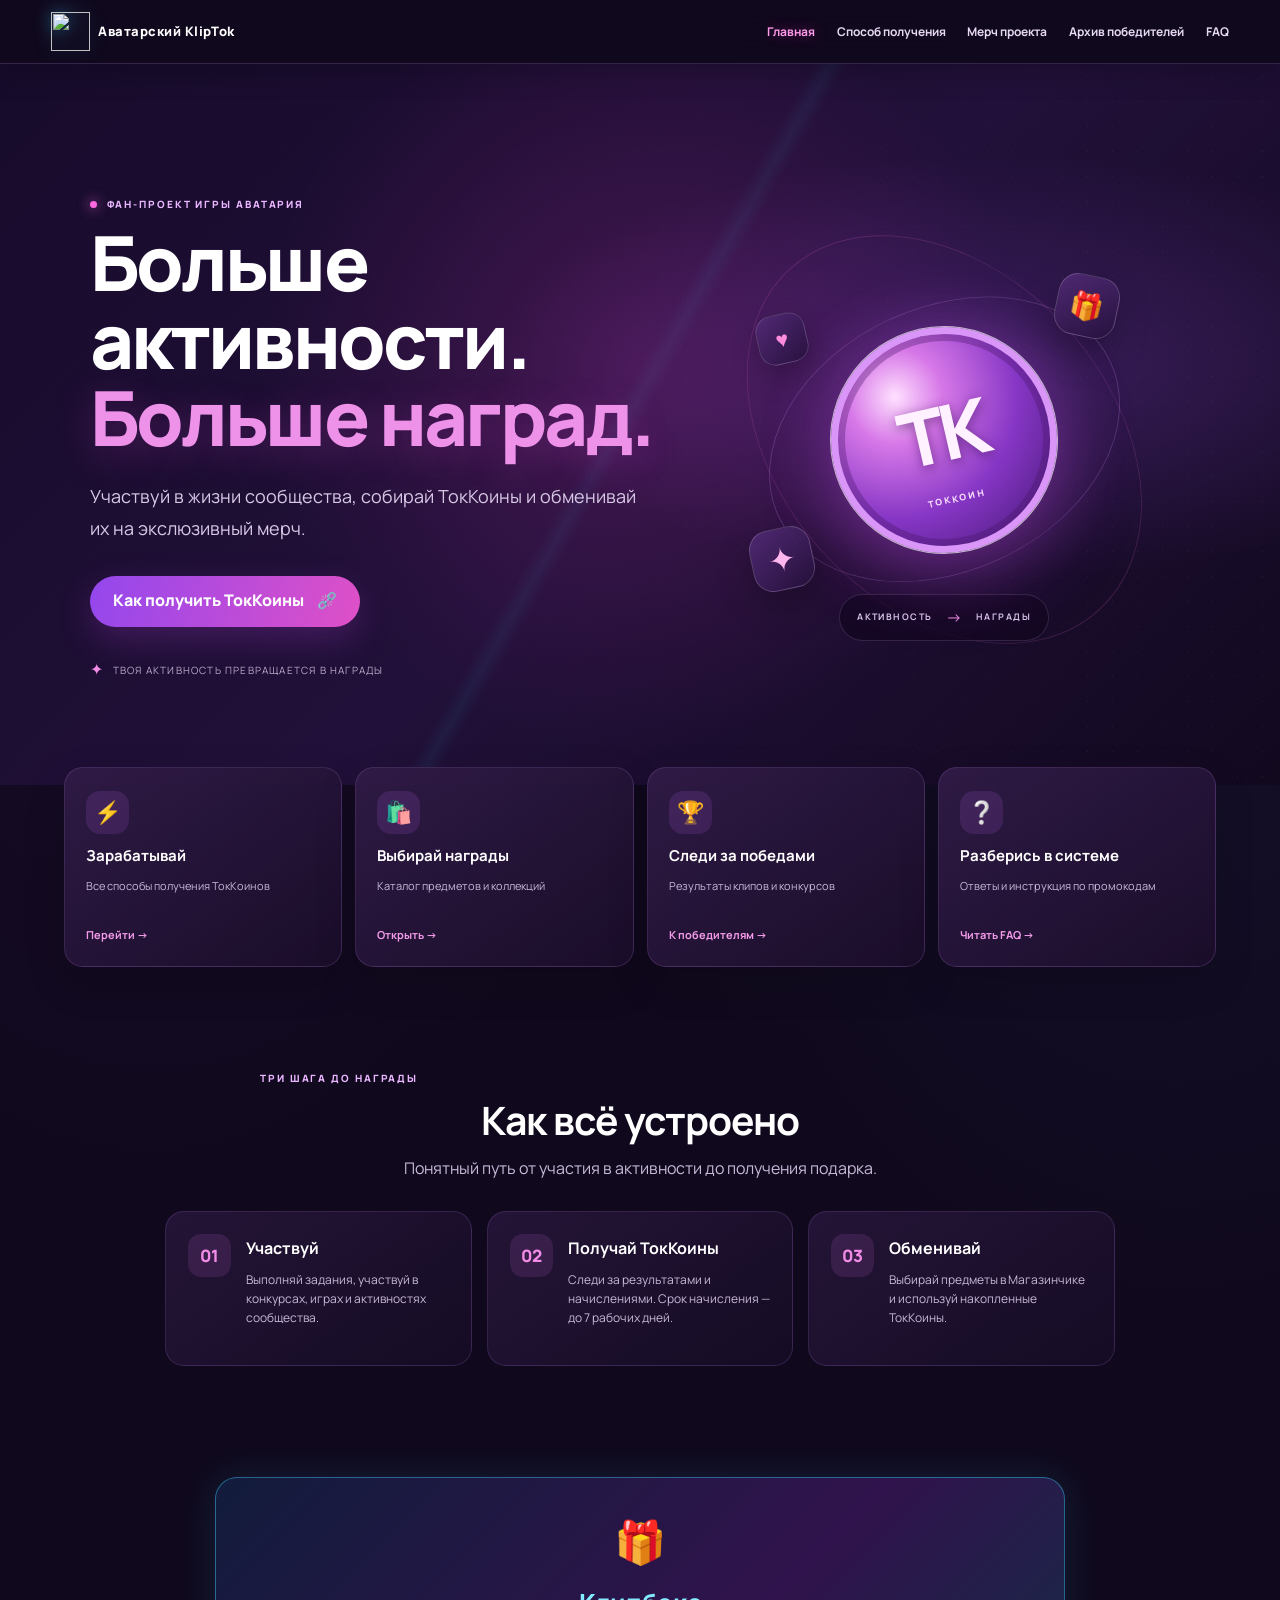
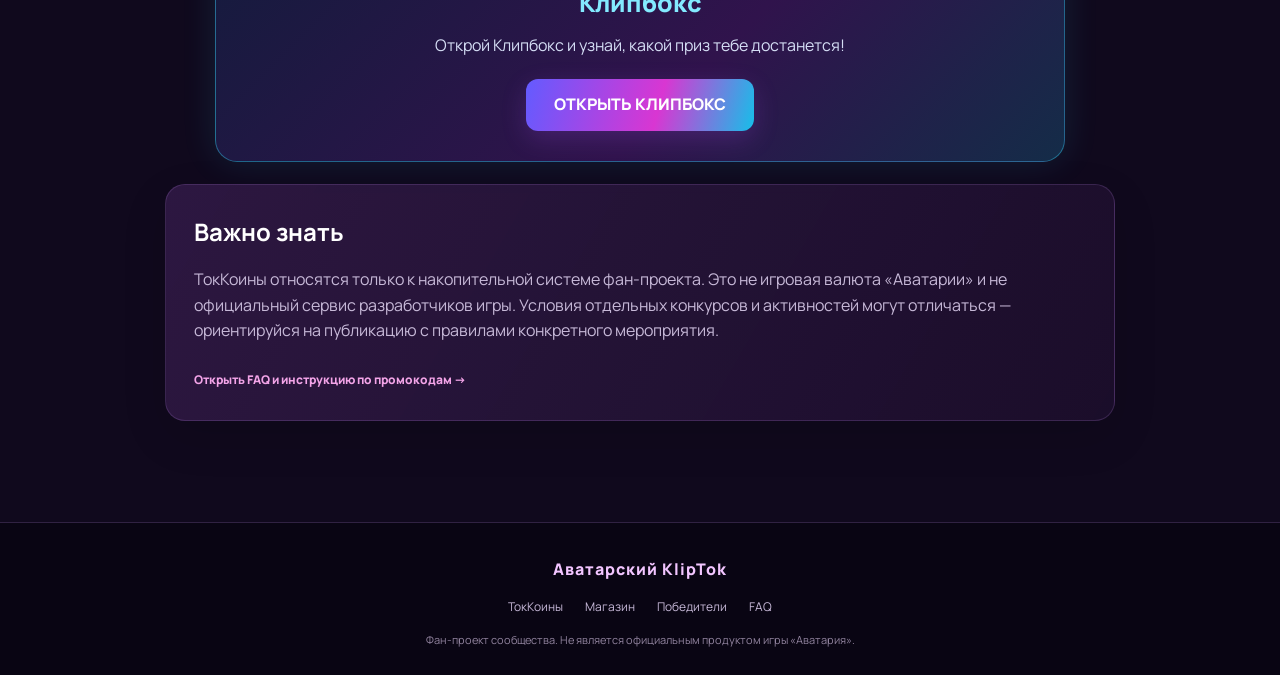
==== index.html @ f8da4d68 "Update index.html" ====
<!doctype html>
<html lang="ru">
<head>
  <meta charset="utf-8">
  <meta name="viewport" content="width=device-width, initial-scale=1">
  <meta name="theme-color" content="#170b2d">
  <meta name="description" content="ТокКоины — валюта накопительной системы фан-проекта Аватарский KlipTok.">
  <title>Главная | ТокКоины</title>
  <link rel="icon" type="image/png" href="images/favicon.png">
  <link rel="stylesheet" href="style.css">

  <meta property="og:type" content="website">
  <meta property="og:title" content="Главная | ТокКоины">
  <meta property="og:description" content="ТокКоины — валюта накопительной системы фан-проекта Аватарский KlipTok.">
  <meta property="og:locale" content="ru_RU">
</head>

<body>
<a class="skip-link" href="#mainContent">Перейти к содержимому</a>

<header class="site-header">
  <a class="brand" href="index.html" aria-label="ТокКоины — главная">
    <img src="images/tokcoin.webp" alt="" class="brand-coin">
    <span>Аватарский KlipTok</span>
  </a>

  <button class="menu-toggle" type="button" aria-expanded="false" aria-controls="siteNavigation">
    <span class="menu-toggle-lines" aria-hidden="true"></span>
    <span class="menu-toggle-label">Меню</span>
  </button>

  <nav class="main-nav" id="siteNavigation" aria-label="Главное меню">
    <a href="index.html" aria-current="page">Главная</a>
    <a href="earn.html">Способ получения</a>
    <a href="shop.html">Мерч проекта</a>
    <a href="winners.html">Архив победителей</a>
    <a href="faq.html">FAQ</a>
  </nav>
</header>

<main id="mainContent" class="home-redesign">
  <section class="hero" id="home">
    <div class="hero-glow hero-glow-one" aria-hidden="true"></div>
    <div class="hero-glow hero-glow-two" aria-hidden="true"></div>
    <div class="hero-content">
      <span class="eyebrow"><span class="eyebrow-dot"></span> ФАН-ПРОЕКТ ИГРЫ АВАТАРИЯ</span>
      <h1>Больше активности.<br><span>Больше наград.</span></h1>
      <p>Участвуй в жизни сообщества, собирай ТокКоины и обменивай их на экслюзивный мерч.</p>
      <div class="home-actions">
        <a class="primary-btn" href="earn.html">Как получить ТокКоины <span aria-hidden="true">⛓️‍💥</span></a>
      </div>
      <div class="home-hero-note"><span>✦</span> Твоя активность превращается в награды</div>
    </div>
    <div class="hero-art" aria-hidden="true">
      <div class="hero-orbit orbit-one"></div><div class="hero-orbit orbit-two"></div>
      <div class="hero-coin"><span>TK</span><small>ТОККОИН</small></div>
      <div class="hero-float float-gift">🎁</div><div class="hero-float float-star">✦</div>
      <div class="hero-float float-heart">♥</div>
      <div class="hero-art-caption"><b>АКТИВНОСТЬ</b><span>→</span><b>НАГРАДЫ</b></div>
    </div>
  </section>
  <section class="home-quick section" aria-label="Разделы проекта">
    <a class="home-quick-card" href="earn.html"><span>⚡</span><strong>Зарабатывай</strong><small>Все способы получения ТокКоинов</small><b>Перейти →</b></a>
    <a class="home-quick-card" href="shop.html"><span>🛍️</span><strong>Выбирай награды</strong><small>Каталог предметов и коллекций</small><b>Открыть →</b></a>
    <a class="home-quick-card" href="winners.html"><span>🏆</span><strong>Следи за победами</strong><small>Результаты клипов и конкурсов</small><b>К победителям →</b></a>
    <a class="home-quick-card" href="faq.html"><span>❔</span><strong>Разберись в системе</strong><small>Ответы и инструкция по промокодам</small><b>Читать FAQ →</b></a>
  </section>

  <section class="section home-flow">
    <div class="section-heading">
      <span class="eyebrow">ТРИ ШАГА ДО НАГРАДЫ</span>
      <h2>Как всё устроено</h2>
      <p>Понятный путь от участия в активности до получения подарка.</p>
    </div>
    <div class="home-steps">
      <article><span>01</span><div><h3>Участвуй</h3><p>Выполняй задания, участвуй в конкурсах, играх и активностях сообщества.</p></div></article>
      <article><span>02</span><div><h3>Получай ТокКоины</h3><p>Следи за результатами и начислениями. Срок начисления — до 7 рабочих дней.</p></div></article>
      <article><span>03</span><div><h3>Обменивай</h3><p>Выбирай предметы в Магазинчике и используй накопленные ТокКоины.</p></div></article>
    </div>
  </section>

  <section class="fortune-section">
    <div class="fortune-banner">
      <div class="fortune-icon">🎁</div>
      <div class="fortune-title">Клипбокс</div>
      <p class="fortune-description">Открой Клипбокс и узнай, какой приз тебе достанется!</p>
      <a href="wheel.html" class="fortune-button">ОТКРЫТЬ КЛИПБОКС</a>
    </div>
  </section>

  <section class="section home-bottom">
    <div class="info-panel">
      <h2>Важно знать</h2>
      <p>ТокКоины относятся только к накопительной системе фан-проекта. Это не игровая валюта «Аватарии» и не официальный сервис разработчиков игры. Условия отдельных конкурсов и активностей могут отличаться — ориентируйся на публикацию с правилами конкретного мероприятия.</p>
      <a class="text-link" href="faq.html">Открыть FAQ и инструкцию по промокодам →</a>
    </div>
  </section>
</main>
<script src="script.js" defer></script>

<footer class="site-footer">
  <div class="footer-inner">
    <a class="footer-brand" href="index.html">Аватарский KlipTok</a>
    <nav aria-label="Ссылки в подвале">
      <a href="earn.html">ТокКоины</a><a href="shop.html">Магазин</a><a href="winners.html">Победители</a><a href="faq.html">FAQ</a>
    </nav>
    <p>Фан-проект сообщества. Не является официальным продуктом игры «Аватария».</p>
  </div>
</footer>
</body>
</html>
---- style.css ----
@import url('https://fonts.googleapis.com/css2?family=Manrope:wght@400;500;600;700;800&display=swap');

:root {
  --bg: #10091d;
  --panel: #1d1030;
  --panel2: #28143e;
  --text: #fff;
  --muted: #c7b9d8;
  --pink: #ff4fd8;
  --violet: #a855f7;
  --blue: #54b8ff;
  --line: rgba(205,151,255,.23);
  --glow: 0 0 26px rgba(185,75,255,.22);
}

* {
  box-sizing: border-box;
}

html {
  scroll-behavior: smooth;
  scroll-padding-top: 100px;
}

body {
  margin: 0;
  background: var(--bg);
  color: var(--text);
  font-family: Manrope, Arial, sans-serif;
  line-height: 1.6;
}

a {
  color: inherit;
}

.site-header {
  position: sticky;
  top: 0;
  z-index: 20;
  display: flex;
  align-items: center;
  justify-content: space-between;
  gap: 22px;
  padding: 12px clamp(18px,4vw,64px);
  background: rgba(16,9,29,.91);
  backdrop-filter: blur(18px);
  border-bottom: 1px solid var(--line);
}

.brand {
  display: flex;
  align-items: center;
  gap: 8px;
  text-decoration: none;
  font-size: 13px;
  font-weight: 800;
  letter-spacing: .12em;
  white-space: nowrap;
}

.brand-coin {
  width: 39px;
  height: 39px;
  object-fit: contain;
}

.main-nav {
  display: flex;
  align-items: center;
  gap: clamp(10px,1.7vw,25px);
  overflow-x: auto;
  scrollbar-width: thin;
}

.main-nav a {
  text-decoration: none;
  color: #e6d9f3;
  font-size: 12px;
  font-weight: 700;
  white-space: nowrap;
  transition: .2s;
}

.main-nav a:hover,
.text-link:hover {
  color: #ff8de8;
}

.main-nav a:hover {
  text-shadow: 0 0 12px rgba(255,79,216,.65);
}

.hero {
  min-height: 570px;
  position: relative;
  display: grid;
  place-items: center;
  text-align: center;
  padding: 90px 22px;
  background: url('images/hero.jpg') center 42%/cover no-repeat;
  isolation: isolate;
}

.hero-shade {
  position: absolute;
  inset: 0;
  background:
    linear-gradient(90deg,rgba(13,5,27,.46),rgba(13,5,27,.2),rgba(13,5,27,.5)),
    linear-gradient(0deg,rgba(16,9,29,.85),transparent 45%,rgba(16,9,29,.12));
  z-index: -1;
}

.hero-content {
  max-width: 900px;
  padding: 35px 30px;
  border-radius: 28px;
  background: rgba(20,8,38,.28);
  backdrop-filter: blur(3px);
  text-shadow: 0 3px 18px #1a0730;
}

.eyebrow {
  display: block;
  color: #f69be9;
  font-size: 11px;
  font-weight: 800;
  letter-spacing: .22em;
  margin-bottom: 12px;
}

.hero h1 {
  font-size: clamp(34px,6vw,66px);
  line-height: 1.08;
  margin: 0 auto 20px;
  font-weight: 800;
  text-shadow: 0 0 12px #a832f7,0 0 34px rgba(255,58,215,.7);
}

.hero h1 span {
  color: #ff7ce5;
}

.hero p {
  max-width: 690px;
  margin: 0 auto 28px;
  color: #fff;
  font-size: clamp(15px,2vw,18px);
}

.primary-btn {
  display: inline-flex;
  gap: 18px;
  align-items: center;
  padding: 13px 23px;
  border-radius: 999px;
  background: linear-gradient(100deg,#8c35e8,#e33fc7);
  box-shadow: 0 0 25px rgba(205,63,255,.48);
  font-weight: 800;
  text-decoration: none;
  transition: .2s;
}

.primary-btn:hover {
  transform: translateY(-2px);
  box-shadow: 0 0 34px rgba(205,63,255,.7);
}

/* Место для изображения на главной */

.hero-image-section {
  display: flex;
  justify-content: center;
  padding: 30px 18px 55px;
}

.hero-image-placeholder {
  width: 65%;
  max-width: 405px;
  aspect-ratio: 3 / 1;
  display: flex;
  align-items: center;
  justify-content: center;
  border: 1px dashed rgba(225,181,255,.45);
  border-radius: 12px;
  background: rgba(255,255,255,.035);
  color: #9f8cad;
  font-size: 12px;
}

/* Общие секции */

.section {
  padding: 88px clamp(18px,5vw,76px);
  max-width: 1500px;
  margin: auto;
}

.section-alt {
  max-width: none;
  background: radial-gradient(ellipse at 50% 0,rgba(112,44,161,.18),transparent 60%),#160c25;
}

.section-heading {
  text-align: center;
  margin: 0 auto 38px;
  max-width: 760px;
}

.section-heading h2 {
  font-size: clamp(27px,4vw,42px);
  line-height: 1.2;
  margin: 0 0 12px;
}

.section-heading p {
  color: var(--muted);
  margin: 0;
}

/* Карточки */

.earn-grid {
  display: grid;
  grid-template-columns: repeat(3,minmax(0,1fr));
  gap: 18px;
}

.glass-card {
  background: linear-gradient(145deg,rgba(67,34,94,.64),rgba(30,15,47,.88));
  border: 1px solid rgba(204,118,255,.32);
  border-radius: 20px;
  box-shadow: var(--glow);
  padding: 25px;
  transition: .2s;
}

.glass-card:hover {
  transform: translateY(-4px);
  border-color: rgba(255,95,222,.65);
}

.earn-card h3 {
  font-size: 18px;
  margin: 13px 0 10px;
}

.earn-card p {
  font-size: 13px;
  color: #eee5f7;
  margin: 0 0 12px;
}

.earn-card .small-note {
  font-size: 12px;
  color: #bdaaca;
}

.card-symbol {
  display: grid;
  place-items: center;
  width: 43px;
  height: 43px;
  border-radius: 13px;
  background: linear-gradient(135deg,rgba(168,85,247,.38),rgba(255,79,216,.2));
  border: 1px solid rgba(255,124,229,.5);
  font-size: 22px;
  color: #ffb5ef;
}

.text-link {
  display: inline-block;
  margin-top: 10px;
  color: #ff9be9;
  font-size: 12px;
  font-weight: 800;
  text-decoration: none;
}

.text-link span {
  margin-left: 5px;
}

/* Магазин */

.catalog-tools {
  display: flex;
  gap: 14px;
  justify-content: space-between;
  align-items: center;
  margin-bottom: 22px;
}

.search-wrap,
.sort-wrap {
  display: flex;
  align-items: center;
  gap: 10px;
  background: #251437;
  border: 1px solid var(--line);
  border-radius: 13px;
  padding: 0 14px;
  min-height: 48px;
}

.search-wrap {
  flex: 1;
  max-width: 480px;
}

.search-wrap span {
  font-size: 23px;
  color: #e68cfa;
}

.search-wrap input,
.sort-wrap select {
  background: transparent;
  border: 0;
  outline: 0;
  color: #fff;
  font: inherit;
}

.search-wrap input {
  width: 100%;
  font-size: 13px;
}

.search-wrap input::placeholder {
  color: #ad9bbd;
}

.sort-wrap span {
  font-size: 12px;
  color: var(--muted);
  white-space: nowrap;
}

.sort-wrap select {
  font-size: 12px;
  cursor: pointer;
}

.sort-wrap option {
  background: #251437;
}

.product-grid {
  display: grid;
  grid-template-columns: repeat(4,minmax(0,1fr));
  gap: 17px;
}

.product-card {
  padding: 13px;
  border: 1px solid rgba(197,133,245,.26);
  border-radius: 17px;
  background: linear-gradient(150deg,rgba(54,29,76,.8),rgba(26,14,40,.95));
  box-shadow: var(--glow);
}

/* Квадратные изображения товаров */

.product-image {
  position: relative;
  display: grid;
  place-items: center;
  width: 100%;
  height: auto;
  aspect-ratio: 1 / 1;
  min-height: 0;
  overflow: hidden;
  border: 1px dashed rgba(225,181,255,.45);
  border-radius: 12px;
  background: rgba(255,255,255,.035);
  color: #9f8cad;
  font-size: 12px;
  margin-bottom: 13px;
}

.product-image:empty::after {
  content: "Место для фотографии";
}

.product-image img {
  display: block;
  width: 100%;
  height: 100%;
  object-fit: contain;
}

.product-card h3 {
  font-size: 14px;
  line-height: 1.4;
  min-height: 40px;
  margin: 0 0 10px;
}

.product-price {
  display: flex;
  align-items: center;
  gap: 7px;
  color: #ffb0ec;
  font-weight: 800;
  font-size: 15px;
}

.product-price img {
  width: 25px;
  height: 25px;
  object-fit: contain;
}

.empty-state {
  text-align: center;
  color: var(--muted);
  padding: 30px;
}

/* Архив победителей */

.archive-wrap {
  display: grid;
  grid-template-columns: 1fr;
  gap: 12px;
  max-width: 900px;
  margin: auto;
}

.archive-month,
.clip-entry,
.winner-columns details,
.faq-item {
  border: 1px solid var(--line);
  border-radius: 15px;
  background: linear-gradient(120deg,rgba(55,29,78,.85),rgba(28,15,43,.92));
  overflow: hidden;
}

.archive-month > summary,
.clip-entry > summary,
.winner-columns summary,
.faq-item > summary {
  list-style: none;
  cursor: pointer;
  font-weight: 800;
}

.archive-month > summary::-webkit-details-marker,
.clip-entry > summary::-webkit-details-marker,
.winner-columns summary::-webkit-details-marker,
.faq-item > summary::-webkit-details-marker {
  display: none;
}

.archive-month > summary {
  padding: 18px 21px;
  font-size: 17px;
}

.summary-hint {
  float: right;
  color: #bd9bda;
  font-size: 11px;
  font-weight: 600;
}

.clip-list {
  padding: 0 14px 14px;
}

.clip-entry {
  background: rgba(13,7,24,.42);
  margin-top: 10px;
}

.clip-entry > summary {
  padding: 15px 17px;
  color: #f3d5ff;
}

.winner-columns {
  display: grid;
  grid-template-columns: 1fr 1fr;
  gap: 10px;
  padding: 0 12px 12px;
}

.winner-columns details {
  background: rgba(116,57,154,.17);
  padding: 12px;
}

.winner-columns summary {
  font-size: 12px;
}

.muted,
.archive-note {
  color: var(--muted);
  font-size: 12px;
}

.archive-note {
  padding: 0 18px 12px;
}

.external-discussion {
  display: block;
  text-align: center;
  margin: 22px auto 0;
  color: #f59be7;
  font-size: 13px;
  font-weight: 800;
  text-decoration: none;
}

/* Инструкция по промокодам */

.steps {
  max-width: 900px;
  margin: auto;
  display: grid;
  gap: 17px;
}

.step-card {
  display: grid;
  grid-template-columns: 58px 1fr;
  gap: 18px;
  padding: 22px;
  border: 1px solid var(--line);
  border-radius: 18px;
  background: linear-gradient(120deg,rgba(57,29,82,.78),rgba(27,14,43,.9));
}

.step-number {
  font-size: 24px;
  font-weight: 800;
  color: #f68ce6;
  text-shadow: 0 0 16px #d13be9;
}

.step-body h3 {
  margin: 0 0 5px;
  font-size: 17px;
}

.step-body p {
  margin: 0 0 14px;
  color: #d5c6e2;
  font-size: 13px;
}

.photo-placeholder {
  height: 155px;
  max-width: 460px;
  border: 1px dashed rgba(225,181,255,.45);
  border-radius: 12px;
  background: rgba(255,255,255,.035);
  display: grid;
  place-items: center;
  color: #9f8cad;
  font-size: 12px;
}

.step-visual {
  width: 100%;
  max-width: 280px;
  margin: 16px auto 0;
  border-radius: 12px;
  overflow: hidden;
}

.step-visual img {
  display: block;
  width: 100%;
  max-height: 180px;
  object-fit: contain;
  border-radius: 12px;
}


/* FAQ */

.faq-list {
  max-width: 900px;
  margin: auto;
  display: grid;
  gap: 11px;
}

.faq-item > summary {
  padding: 18px 21px;
  position: relative;
  padding-right: 50px;
}

.faq-item > summary:after {
  content: '＋';
  position: absolute;
  right: 20px;
  color: #f28ce7;
  font-size: 20px;
  top: 12px;
}

.faq-item[open] > summary:after {
  content: '−';
}

.faq-answer {
  padding: 0 21px 18px;
  color: #d8cce4;
  font-size: 13px;
}

.faq-answer ol {
  padding-left: 20px;
  margin: 0;
}

.faq-answer li {
  padding: 3px 0;
}

.faq-answer p {
  margin: 0;
}

.faq-answer a {
  color: #f59be7;
}

/* Подвал */

.footer {
  padding: 35px 20px;
  text-align: center;
  border-top: 1px solid var(--line);
  background: #0c0615;
}

.footer-coin {
  width: 55px;
  height: 55px;
  object-fit: contain;
}

.footer p {
  font-weight: 800;
  margin: 6px 0 0;
}

.footer span {
  font-size: 11px;
  color: var(--muted);
}

/* Адаптация */

@media(max-width:1050px) {
  .site-header {
    align-items: flex-start;
    flex-direction: column;
    gap: 8px;
  }

  .main-nav {
    width: 100%;
    padding-bottom: 4px;
  }

  .earn-grid {
    grid-template-columns: repeat(2,minmax(0,1fr));
  }

  .product-grid {
    grid-template-columns: repeat(3,minmax(0,1fr));
  }
}

@media(max-width:650px) {
  .hero {
    min-height: 520px;
    background-position: 48% center;
  }

  .hero-content {
    padding: 25px 14px;
  }

  .section {
    padding-top: 62px;
    padding-bottom: 62px;
  }

  .earn-grid {
    grid-template-columns: 1fr;
  }

  .catalog-tools {
    align-items: stretch;
    flex-direction: column;
  }

  .search-wrap {
    max-width: none;
  }

  .sort-wrap {
    justify-content: space-between;
  }

  .product-grid {
    grid-template-columns: repeat(2,minmax(0,1fr));
    gap: 11px;
  }

  .product-card {
    padding: 10px;
  }

  .product-card h3 {
    font-size: 12px;
    min-height: 35px;
  }

  .winner-columns {
    grid-template-columns: 1fr;
  }

  .step-card {
    grid-template-columns: 38px 1fr;
    gap: 10px;
    padding: 15px;
  }

  .step-number {
    font-size: 20px;
  }

  .photo-placeholder {
    height: 125px;
  }

  .summary-hint {
    display: none;
  }

  .brand {
    font-size: 12px;
  }

  .hero-image-placeholder {
    width: 90%;
  }
}

/* Multi-page navigation */

.main-nav a[aria-current="page"] {
  color: #ff9be9;
  text-shadow: 0 0 12px rgba(255,79,216,.55);
}

/* Иконки социальных сетей в подвале */

.footer-socials {
  display: flex;
  justify-content: center;
  align-items: center;
  gap: 18px;
  margin-bottom: 24px;
}

.social-link {
  width: 46px;
  height: 46px;
  display: flex;
  justify-content: center;
  align-items: center;
  border-radius: 14px;
  color: #ffffff;
  background: #241437;
  border: 1px solid rgba(220,100,255,.35);
  transition: .25s ease;
  text-decoration: none;
}

.social-link svg {
  width: 23px;
  height: 23px;
}

.social-letter {
  font-size: 23px;
  font-weight: 800;
}

.social-link:hover {
  color: #ffffff;
  background: linear-gradient(135deg,#922bff,#ed36c8);
  box-shadow: 0 0 18px rgba(213,54,255,.55);
  transform: translateY(-4px);
}

/* Раскрывающиеся карточки способов получения ТокКоинов */

.earn-card {
  padding: 22px;
  cursor: default;
}

.earn-toggle {
  display: flex;
  flex-direction: column;
  align-items: flex-start;
  cursor: pointer;
  list-style: none;
}

.earn-toggle::-webkit-details-marker {
  display: none;
}

.earn-toggle::marker {
  content: "";
}

.earn-toggle .card-symbol {
  margin-bottom: 14px;
}

.earn-toggle h3 {
  margin: 0 0 16px;
}

.jmyak {
  display: inline-flex;
  align-items: center;
  gap: 7px;
  padding: 8px 16px;
  border-radius: 30px;
  background: linear-gradient(135deg,#922bff,#ed36c8);
  color: #fff;
  font-size: 13px;
  font-weight: 800;
  box-shadow: 0 0 14px rgba(213,54,255,.25);
}

.jmyak .arrow {
  transition: transform .25s ease;
}

.earn-card[open] .jmyak .arrow {
  transform: rotate(180deg);
}

.earn-content {
  padding-top: 18px;
  animation: earnReveal .25s ease;
}

.earn-content p:first-child {
  margin-top: 0;
}

.earn-content p:last-of-type {
  margin-bottom: 14px;
}

@keyframes earnReveal {
  from {
    opacity: 0;
    transform: translateY(-6px);
  }

  to {
    opacity: 1;
    transform: translateY(0);
  }
}

/* Расстояние между месяцами архива задаётся в основном правиле .archive-wrap */

/* Переключение надписей в архиве */

.archive-month .summary-hint .open-label {
  display: inline !important;
}

.archive-month .summary-hint .close-label {
  display: none !important;
}

.archive-month[open] .summary-hint .open-label {
  display: none !important;
}

.archive-month[open] .summary-hint .close-label {
  display: inline !important;
}
.review-section {
  text-align: center;
  padding: 25px 15px 30px;
  opacity: 0.65;
}

.review-button {
  display: inline-block;
  padding: 9px 20px;
  border: 1px solid rgba(190, 140, 255, 0.35);
  border-radius: 20px;
  color: #c9a8f5;
  background: rgba(120, 70, 180, 0.12);
  text-decoration: none;
  font-size: 13px;
  transition: 0.2s ease;
}

.review-button:hover {
  opacity: 1;
  background: rgba(120, 70, 180, 0.25);
}

.review-section p {
  margin: 9px 0 3px;
  color: #aaa0bb;
  font-size: 11px;
}

.review-section span {
  color: #81768f;
  font-size: 10px;
}
.back-home {
  display: inline-block;
  margin-bottom: 20px;
  padding: 10px 20px;
  border: 1px solid #9366bd;
  border-radius: 10px;
  color: #f2c5ff;
  text-decoration: none;
  font-size: 14px;
  transition: .2s;
}

.back-home:hover {
  background: #492568;
  border-color: #d78cff;
}


/* =========================================================
   NEON GAMING — unified visual layer and responsive UX
   ========================================================= */
:root {
  --bg: #080b18;
  --panel: #11172b;
  --panel2: #18213b;
  --text: #f7f8ff;
  --muted: #aeb8d4;
  --pink: #ff3bd4;
  --violet: #8b5cf6;
  --blue: #35d8ff;
  --line: rgba(93, 211, 255, .22);
  --glow: 0 12px 34px rgba(0, 0, 0, .28), 0 0 24px rgba(53, 216, 255, .08);
}

body {
  background:
    radial-gradient(ellipse at 12% 0%, rgba(80, 45, 180, .22), transparent 34rem),
    radial-gradient(ellipse at 92% 18%, rgba(0, 194, 255, .10), transparent 30rem),
    var(--bg);
}
.site-header {
  background: rgba(7, 10, 23, .88);
  border-bottom-color: rgba(53, 216, 255, .24);
  box-shadow: 0 8px 30px rgba(0,0,0,.2);
}
.brand-coin { filter: drop-shadow(0 0 9px rgba(53,216,255,.45)); }
.brand span { letter-spacing: .04em; }
.main-nav a { padding: 9px 0; }
.main-nav a[aria-current="page"] { color: var(--blue); text-shadow: 0 0 14px rgba(53,216,255,.7); }
.hero {
  background-image: linear-gradient(135deg, rgba(9,12,29,.94), rgba(25,12,55,.72) 52%, rgba(5,20,40,.88));
  min-height: 590px;
}
.hero::before {
  content: ""; position: absolute; inset: 0; z-index: -1; pointer-events: none;
  background: radial-gradient(circle at 50% 42%, rgba(255,59,212,.16), transparent 24rem),
              linear-gradient(120deg, transparent 48%, rgba(53,216,255,.06) 49%, transparent 50%);
}
.hero-shade { background: linear-gradient(0deg, rgba(8,11,24,.96), rgba(8,11,24,.18) 75%); }
.hero-content { border: 1px solid rgba(53,216,255,.22); background: rgba(8,12,29,.56); box-shadow: 0 0 60px rgba(53,216,255,.08); }
.hero h1 { text-shadow: 0 0 14px rgba(139,92,246,.9), 0 0 34px rgba(255,59,212,.35); }
.hero h1 span { color: var(--blue); }
.eyebrow { color: var(--blue); }
.primary-btn, .fortune-button { background: linear-gradient(105deg, #635bff, #d936d2 58%, #16bfe9); box-shadow: 0 0 25px rgba(88,93,255,.35); }
.primary-btn:hover, .fortune-button:hover { box-shadow: 0 0 32px rgba(53,216,255,.42); }
.section-alt { background: radial-gradient(ellipse at 50% 0,rgba(53,216,255,.10),transparent 60%), #0c1224; }
.glass-card, .product-card, .faq-item, .archive-year, .archive-month, .step-card {
  background: linear-gradient(145deg, rgba(22,31,59,.92), rgba(12,17,35,.96));
  border-color: rgba(111,145,255,.25);
  box-shadow: var(--glow);
}
.glass-card:hover, .product-card:hover, .highlight-card:hover { border-color: rgba(53,216,255,.62); box-shadow: 0 14px 38px rgba(0,0,0,.32), 0 0 24px rgba(53,216,255,.12); }
.card-symbol { background: linear-gradient(135deg,rgba(53,216,255,.22),rgba(255,59,212,.18)); border-color: rgba(53,216,255,.42); }
.jmyak { background: linear-gradient(110deg,#5558ef,#c52ac5); }
.text-link, .faq-answer a { color: #62e5ff; }
.search-wrap, .sort-wrap { background: #101a31; border-color: rgba(53,216,255,.25); }
.search-wrap span { color: var(--blue); }
.product-card { transition: transform .22s ease, border-color .22s ease, box-shadow .22s ease; }
.product-image { border: 1px solid rgba(53,216,255,.2); background: radial-gradient(circle at 50% 42%, rgba(139,92,246,.2), transparent 55%), linear-gradient(145deg,#172443,#0d1428); }
.product-image:empty::after { content: "✦"; color: rgba(98,229,255,.7); font-size: 38px; text-shadow: 0 0 22px rgba(53,216,255,.6); }
.product-image img { object-fit: contain; }
.product-price { color: #7beaff; }
.category-filters { display:flex; flex-wrap:wrap; justify-content:center; gap:10px; margin:22px 0 28px; }
.category-filter { border:1px solid rgba(53,216,255,.22); border-radius:999px; padding:10px 17px; background:rgba(255,255,255,.04); color:inherit; font:inherit; font-size:13px; cursor:pointer; transition:.2s; }
.category-filter:hover, .category-filter.active { background:linear-gradient(110deg,#5558ef,#c52ac5); border-color:transparent; box-shadow:0 0 18px rgba(139,92,246,.25); }
.product-badge { position:absolute; top:12px; left:12px; z-index:2; padding:6px 11px; border-radius:20px; background:linear-gradient(110deg,#ff3bd4,#645bff); color:white; font-size:10px; font-weight:800; text-transform:uppercase; }
.product-image { position:relative; }
.product-image .product-placeholder-icon { font-size: clamp(42px, 6vw, 68px); filter: drop-shadow(0 0 16px rgba(53,216,255,.35)); }
.product-image .product-placeholder-label { position:absolute; bottom:12px; left:8px; right:8px; color:#aeb8d4; font-size:10px; text-align:center; letter-spacing:.1em; }
.review-section { opacity:1; }
.review-button { color:#b9f5ff; border-color:rgba(53,216,255,.38); background:rgba(53,216,255,.08); }
.review-button:hover { background:rgba(53,216,255,.16); }
.footer { background:#060914; border-top-color:rgba(53,216,255,.2); }
.footer-coin { filter:drop-shadow(0 0 10px rgba(53,216,255,.35)); }
.fortune-banner { border-color:rgba(53,216,255,.4) !important; background:linear-gradient(135deg,#121c3c,#30134c 60%,#142c48) !important; box-shadow:0 0 35px rgba(53,216,255,.12) !important; }
.fortune-title { color:#83eaff !important; }
.fortune-description { color:#d5def5 !important; }

/* Home feature cards */
.home-highlights { display:grid; grid-template-columns:repeat(3,minmax(0,1fr)); gap:18px; padding-top:45px; }
.highlight-card { padding:26px; border:1px solid rgba(53,216,255,.2); border-radius:20px; background:linear-gradient(145deg,rgba(22,31,59,.92),rgba(12,17,35,.96)); box-shadow:var(--glow); transition:.22s; }
.highlight-icon { display:grid; place-items:center; width:48px; height:48px; border-radius:15px; background:rgba(53,216,255,.1); font-size:24px; }
.highlight-card h2 { margin:16px 0 7px; font-size:19px; }
.highlight-card p { margin:0; color:var(--muted); font-size:13px; }

/* Promo step visuals are illustrative, not replacement screenshots */
.step-visual { min-height:145px; margin-top:16px; padding:20px; display:flex; flex-direction:column; align-items:center; justify-content:center; gap:10px; border:1px solid rgba(53,216,255,.24); border-radius:16px; background:radial-gradient(circle at 50% 35%,rgba(53,216,255,.14),transparent 65%),linear-gradient(145deg,#172443,#0b1227); text-align:center; }
.step-visual-icon { font-size:38px; filter:drop-shadow(0 0 12px rgba(53,216,255,.35)); }
.step-visual-caption { color:#83eaff; font-size:10px; letter-spacing:.12em; }
.step-visual-caption b { display:block; margin-top:4px; color:#dfeaff; font-size:12px; letter-spacing:0; }

/* Keyboard and touch accessibility */
a:focus-visible, button:focus-visible, input:focus-visible, select:focus-visible, summary:focus-visible {
  outline:3px solid var(--blue); outline-offset:3px; border-radius:7px;
}
button, input, select { -webkit-tap-highlight-color:transparent; }
.menu-toggle { display:none; }

/* Wheel page */
.wheel-page { min-height:70vh; }
.wheel-header { flex-direction:row; align-items:center; }
.wheel-header .back-home { margin:0; }
.wheel-frame { border-color:rgba(53,216,255,.35); box-shadow:0 0 35px rgba(53,216,255,.1); }

@media (max-width:1050px) {
  .site-header { align-items:center; flex-direction:row; flex-wrap:wrap; }
  .menu-toggle { display:inline-flex; align-items:center; gap:9px; margin-left:auto; padding:9px 13px; border:1px solid rgba(53,216,255,.32); border-radius:12px; background:#111a31; color:#eafaff; font:inherit; font-size:12px; font-weight:800; cursor:pointer; }
  .menu-toggle-lines, .menu-toggle-lines::before, .menu-toggle-lines::after { width:17px; height:2px; display:block; background:var(--blue); border-radius:2px; content:""; }
  .menu-toggle-lines { position:relative; }
  .menu-toggle-lines::before { position:absolute; top:-6px; }
  .menu-toggle-lines::after { position:absolute; top:6px; }
  .main-nav { display:none; order:3; width:100%; flex-direction:column; align-items:stretch; gap:2px; padding:8px 0 4px; overflow:visible; }
  .site-header.nav-open .main-nav { display:flex; }
  .main-nav a { padding:11px 13px; border-radius:9px; }
  .main-nav a:hover, .main-nav a[aria-current="page"] { background:rgba(53,216,255,.08); }
  .home-highlights { grid-template-columns:1fr 1fr; }
}
@media (max-width:650px) {
  .site-header { padding:10px 15px; }
  .brand { max-width:calc(100% - 90px); white-space:normal; font-size:10px; line-height:1.3; }
  .brand-coin { width:34px; height:34px; flex:0 0 auto; }
  .menu-toggle { padding:8px 10px; }
  .menu-toggle-label { display:none; }
  .home-highlights { grid-template-columns:1fr; padding-top:28px; }
  .category-filters { gap:7px; }
  .category-filter { padding:9px 12px; font-size:11px; }
  .step-visual { min-height:125px; }
  .wheel-header { align-items:center; }
  .wheel-header .back-home { padding:8px 11px; font-size:11px; }
}
@media (prefers-reduced-motion: reduce) {
  *, *::before, *::after { scroll-behavior:auto !important; animation-duration:.01ms !important; animation-iteration-count:1 !important; transition-duration:.01ms !important; }
}
.archive-retry { display:block; margin:14px auto 0; padding:10px 17px; border:1px solid rgba(53,216,255,.35); border-radius:999px; color:#eafaff; background:rgba(53,216,255,.1); font:inherit; font-weight:800; cursor:pointer; }
.archive-retry:hover { background:rgba(53,216,255,.2); }
.product-result-count { font-size:12px; }

.fortune-section { padding:36px 20px 12px; }
.fortune-banner { max-width:850px; margin:0 auto; padding:30px 20px; text-align:center; border:1px solid rgba(53,216,255,.4); border-radius:22px; background:linear-gradient(135deg,#121c3c,#30134c 60%,#142c48); box-shadow:0 0 35px rgba(53,216,255,.12); }
.fortune-icon { font-size:42px; margin-bottom:8px; }
.fortune-title { color:#83eaff; font-size:25px; font-weight:800; margin-bottom:10px; }
.fortune-description { color:#d5def5; margin:0 0 22px; line-height:1.5; }
.fortune-button { display:inline-block; padding:13px 28px; border-radius:12px; color:white; font-weight:800; text-decoration:none; transition:transform .2s,box-shadow .2s; }
/* =========================================================
   КАРТОЧКИ СПОСОБОВ ПОЛУЧЕНИЯ ТОККОИНОВ
   Исправленное раскрытие details
   ========================================================= */

.earn-grid {
  display: grid;
  grid-template-columns: repeat(3, minmax(0, 1fr));
  align-items: start;
  gap: 20px;
}

.earn-card {
  display: block;
  align-self: start;
  width: 100%;
  min-width: 0;
  height: auto;
  min-height: 0;
  margin: 0;
  padding: 0;
  overflow: hidden;
  box-sizing: border-box;
  cursor: default;
}

/* Не сдвигаем всю карточку при наведении: это могло создавать
   визуальное наложение на соседние карточки. */
.earn-card:hover {
  transform: none;
}

.earn-toggle {
  display: flex;
  flex-direction: column;
  align-items: center;
  justify-content: center;
  gap: 12px;
  width: 100%;
  min-height: 190px;
  height: auto;
  margin: 0;
  padding: 22px;
  box-sizing: border-box;
  text-align: center;
  cursor: pointer;
  list-style: none;
}

.earn-toggle::-webkit-details-marker {
  display: none;
}

.earn-toggle::marker {
  content: "";
}

.earn-toggle .card-symbol {
  margin: 0;
}

.earn-toggle h3 {
  margin: 0;
}

.jmyak {
  display: inline-flex;
  align-items: center;
  justify-content: center;
  gap: 7px;
  padding: 9px 17px;
  border-radius: 30px;
  background: linear-gradient(110deg, #5558ef, #c52ac5);
  color: #fff;
  font-size: 13px;
  font-weight: 800;
  box-shadow: 0 0 14px rgba(139, 92, 246, .25);
}

.jmyak .arrow {
  transition: transform .25s ease;
}

.earn-card[open] .jmyak .arrow {
  transform: rotate(180deg);
}

/* Описание находится в обычном потоке документа и увеличивает
   высоту самой карточки, а не накладывается поверх соседних. */
.earn-content {
  display: block;
  position: static;
  width: 100%;
  height: auto;
  min-height: 0;
  max-height: none;
  margin: 0;
  padding: 0 22px 22px;
  overflow: visible;
  box-sizing: border-box;
  animation: earnReveal .2s ease;
}

.earn-content p:first-child {
  margin-top: 0;
}

.earn-content p:last-of-type {
  margin-bottom: 14px;
}

@keyframes earnReveal {
  from {
    opacity: 0;
    transform: translateY(-4px);
  }
  to {
    opacity: 1;
    transform: translateY(0);
  }
}

/* Планшеты */
@media (max-width: 1050px) {
  .earn-grid {
    grid-template-columns: repeat(2, minmax(0, 1fr));
  }
}

/* Телефоны */
@media (max-width: 650px) {
  .earn-grid {
    grid-template-columns: minmax(0, 1fr);
  }

  .earn-toggle {
    min-height: 170px;
  }
}
.anton-secret-overlay {
  position: fixed;
  inset: 0;
  z-index: 99999;
  display: flex;
  align-items: center;
  justify-content: center;
  padding: 20px;
  background: rgba(10, 3, 22, 0.85);
  backdrop-filter: blur(8px);
  animation: antonFade .3s ease;
}

.anton-secret-box {
  width: 100%;
  max-width: 390px;
  padding: 30px 24px;
  text-align: center;
  color: #fff;
  background: linear-gradient(145deg, #351653, #190b2c);
  border: 1px solid #bd70e8;
  border-radius: 24px;
  box-shadow: 0 0 40px #a64bd966;
  animation: antonAppear .4s ease;
}

.anton-secret-icon {
  font-size: 55px;
  margin-bottom: 12px;
}

.anton-secret-title {
  color: #f0baff;
  font-size: 24px;
  font-weight: bold;
}

.anton-secret-box p {
  color: #e8d9f5;
  line-height: 1.65;
}

.anton-secret-sign {
  margin: 20px 0;
  color: #e9b5ff;
  font-weight: bold;
}

.anton-secret-close {
  padding: 13px 22px;
  border: none;
  border-radius: 12px;
  background: linear-gradient(90deg, #a84ed1, #e16bb7);
  color: white;
  font-weight: bold;
  cursor: pointer;
}

@keyframes antonFade {
  from { opacity: 0; }
  to { opacity: 1; }
}

@keyframes antonAppear {
  from {
    opacity: 0;
    transform: scale(.85);
  }
  to {
    opacity: 1;
    transform: scale(1);
  }
}

/* Раскрывающийся список предметов интерьера */

.product-details {
  margin-top: 12px;
  padding-top: 10px;
  border-top: 1px solid rgba(180, 140, 255, 0.2);
}

.product-details summary {
  cursor: pointer;
  font-weight: 600;
  font-size: 14px;
  color: #b99aff;
  list-style: none;
  display: flex;
  align-items: center;
  justify-content: space-between;
  gap: 8px;
}

.product-details summary::-webkit-details-marker {
  display: none;
}

.product-details summary::after {
  content: '+';
  font-size: 20px;
  transition: transform 0.2s ease;
}

.product-details[open] summary::after {
  content: '−';
}

.product-details-list {
  margin: 12px 0 0;
  padding-left: 20px;
  font-size: 13px;
  line-height: 1.8;
}

/* ===== KlipTok polish pass: consistent surfaces, spacing and footer ===== */
:root {
  --bg: #10091d;
  --panel: #1d1030;
  --panel2: #28143e;
  --text: #fff;
  --muted: #c7b9d8;
  --pink: #ff68d9;
  --violet: #a855f7;
  --blue: #8b7cff;
  --line: rgba(205,151,255,.23);
  --glow: 0 12px 34px rgba(126,62,184,.16);
}
body {
  background-image: radial-gradient(ellipse at 12% 0%, rgba(119,53,165,.13), transparent 38%),
                    radial-gradient(ellipse at 92% 28%, rgba(64,91,176,.08), transparent 32%);
}
.site-header { background:rgba(16,9,29,.94); border-bottom-color:rgba(205,151,255,.2); }
.brand { letter-spacing:.045em; }
.main-nav a { font-size:12px; }
.main-nav a[aria-current="page"] { color:#ff9be9; text-shadow:0 0 14px rgba(255,79,216,.45); }
.section-heading h1, .section-heading h2 {
  font-size:clamp(29px,4.2vw,44px); line-height:1.16; letter-spacing:-.035em;
}
.hero { min-height:clamp(500px,66vh,680px); }
.hero-content { max-width:850px; border:1px solid rgba(224,174,255,.13); background:rgba(20,8,38,.4); box-shadow:0 18px 70px rgba(0,0,0,.2); }
.primary-btn, .fortune-button { box-shadow:0 8px 26px rgba(168,85,247,.2); }
.highlight-card, .glass-card, .product-card, .archive-panel, .winner-stat, .step-card {
  border-color:rgba(205,151,255,.2);
  box-shadow:0 12px 34px rgba(0,0,0,.13);
}
.highlight-card:hover, .product-card:hover { transform:translateY(-3px); border-color:rgba(255,104,217,.42); }
.product-card, .highlight-card { transition:transform .2s ease,border-color .2s ease,box-shadow .2s ease; }
.site-footer { margin-top:36px; padding:34px 22px 26px; border-top:1px solid rgba(205,151,255,.2); background:rgba(8,5,16,.72); }
.footer-inner { width:min(1180px,100%); margin:0 auto; display:flex; flex-direction:column; align-items:center; gap:15px; text-align:center; }
.footer-brand { color:#f2c5ff; font-weight:900; letter-spacing:.06em; text-decoration:none; }
.site-footer nav { display:flex; flex-wrap:wrap; justify-content:center; gap:10px 22px; }
.site-footer nav a { color:var(--muted); text-decoration:none; font-size:12px; }
.site-footer nav a:hover { color:#ff9be9; }
.site-footer p { margin:0; color:#92849f; font-size:11px; }
.anton-secret-overlay { position:fixed; inset:0; z-index:1000; display:grid; place-items:center; padding:20px; background:rgba(5,2,12,.78); backdrop-filter:blur(8px); animation:antonFade .2s ease; }
.anton-secret-box { width:min(100%,390px); padding:30px 24px; text-align:center; color:#fff; background:linear-gradient(145deg,#351653,#190b2c); border:1px solid #bd70e8; border-radius:24px; box-shadow:0 0 40px #a64bd966; animation:antonAppear .3s ease; }
.anton-secret-icon { margin-bottom:12px; font-size:55px; }
.anton-secret-title { color:#f0baff; font-size:24px; font-weight:800; }
.anton-secret-box p { color:#e8d9f5; line-height:1.65; }
.anton-secret-sign { margin:20px 0; color:#e9b5ff; font-weight:800; }
.anton-secret-close { padding:13px 22px; border:0; border-radius:12px; background:linear-gradient(90deg,#a84ed1,#e16bb7); color:white; font:inherit; font-weight:800; cursor:pointer; }
@media(max-width:650px) {
  .section-heading h1, .section-heading h2 { font-size:clamp(27px,8vw,35px); }
  .site-footer { margin-top:20px; padding:28px 18px 22px; }
}
.skip-link { position:absolute; top:8px; left:8px; z-index:2000; padding:10px 14px; transform:translateY(-160%); border-radius:10px; color:#fff; background:#6e36a8; font-weight:800; }
.skip-link:focus { transform:translateY(0); }


/* Информационные блоки и редакторские дополнения */
.info-panel {
  width: min(100%, 980px);
  margin: 28px auto 0;
  padding: clamp(18px, 3vw, 28px);
  border: 1px solid rgba(190, 139, 255, .25);
  border-radius: 18px;
  background: linear-gradient(135deg, rgba(133, 73, 184, .14), rgba(255,255,255,.025));
  box-shadow: 0 16px 45px rgba(0,0,0,.12);
}
.info-panel h2, .info-panel h3 { margin: 0 0 10px; }
.info-panel p { color: var(--muted); }
.info-panel li { margin: 7px 0; color: #eee5f7; }
.info-panel a { color: #f3a4e8; }
.home-guide { padding-top: 55px; }
.home-guide .info-panel { margin-top: 24px; }
.earn-rules-panel { margin-top: 34px; }
.earn-rules-panel h2 { margin-top: 2px; }
.catalog-guide { margin: 0 auto 28px; }
.catalog-guide ol { padding-left: 22px; }
.archive-guide { margin: 0 auto 25px; }
.promo-help { margin-top: 34px; }
.wheel-notice { text-align: left; margin: 20px auto 25px; }
.wheel-notice p { margin-bottom: 0; }

@media (max-width: 640px) {
  .info-panel { border-radius: 14px; padding: 17px; }
}


/* Обновлённая главная: прежняя фиолетово-розовая палитра */
.home-redesign .hero { min-height: 590px; display:flex; align-items:center; }
.home-redesign .hero-content { max-width: 790px; padding-top:70px; padding-bottom:70px; }
.home-redesign .hero h1 { font-size:clamp(38px,6.4vw,70px); line-height:1.04; letter-spacing:-1.8px; }
.home-redesign .hero h1 span { color:#f28ce7; text-shadow:0 0 25px rgba(213,54,255,.28); }
.home-redesign .hero-content > p { max-width:610px; font-size:clamp(15px,1.7vw,18px); line-height:1.7; }
.home-actions { display:flex; flex-wrap:wrap; align-items:center; gap:12px; margin-top:25px; }
.home-secondary-btn { display:inline-flex; align-items:center; justify-content:center; min-height:48px; padding:0 22px; border:1px solid rgba(225,181,255,.42); border-radius:30px; color:#fff; text-decoration:none; font-weight:800; background:rgba(255,255,255,.055); }
.home-secondary-btn:hover { background:rgba(168,85,247,.2); border-color:#d4b5ff; }
.home-hero-note { margin-top:22px; color:#c4b2d2; font-size:11px; letter-spacing:.08em; text-transform:uppercase; }
.home-quick { display:grid; grid-template-columns:repeat(4,minmax(0,1fr)); gap:14px; padding-top:42px; padding-bottom:42px; }
.home-quick-card { min-width:0; display:flex; flex-direction:column; gap:9px; padding:22px 19px; border:1px solid var(--line); border-radius:17px; background:linear-gradient(145deg,rgba(57,29,82,.72),rgba(27,14,43,.82)); text-decoration:none; transition:transform .2s,border-color .2s; }
.home-quick-card:hover { transform:translateY(-4px); border-color:rgba(242,140,231,.65); }
.home-quick-card > span { font-size:25px; }
.home-quick-card strong { color:#fff; font-size:16px; }
.home-quick-card small { min-height:34px; color:var(--muted); font-size:12px; line-height:1.5; }
.home-quick-card b { color:#f59be7; font-size:12px; }
.home-flow { padding-top:55px; padding-bottom:55px; }
.home-steps { max-width:950px; margin:auto; display:grid; grid-template-columns:repeat(3,minmax(0,1fr)); gap:15px; }
.home-steps article { display:flex; gap:15px; padding:22px; border:1px solid var(--line); border-radius:16px; background:rgba(255,255,255,.035); }
.home-steps article > span { color:#f28ce7; font-size:24px; font-weight:900; }
.home-steps h3 { margin:2px 0 8px; font-size:16px; }
.home-steps p { margin:0; color:#d5c6e2; font-size:12px; line-height:1.6; }
.home-bottom { padding-top:10px; }
@media(max-width:850px) { .home-quick { grid-template-columns:repeat(2,minmax(0,1fr)); } .home-steps { grid-template-columns:1fr; } }
@media(max-width:520px) { .home-redesign .hero { min-height:560px; } .home-redesign .hero-content { padding-top:45px; padding-bottom:45px; } .home-quick { gap:9px; padding-top:25px; padding-bottom:25px; } .home-quick-card { padding:16px 13px; } .home-quick-card strong { font-size:14px; } .home-actions { align-items:stretch; flex-direction:column; } .home-actions a { text-align:center; } }

/* Инструкция по промокодам внутри FAQ */
.promo-faq-steps { display:grid; gap:15px; }
.promo-faq-step { padding:14px; border:1px solid var(--line); border-radius:13px; background:rgba(255,255,255,.025); }
.promo-faq-step > strong { display:block; color:#f3d5ff; margin-bottom:9px; }
.promo-faq-step p { margin:6px 0 10px; }
.promo-faq-step img { display:block; width:100%; max-width:440px; max-height:290px; object-fit:contain; margin:10px auto 0; border-radius:10px; }
.promo-faq-rules { margin-top:4px; }

/* Главная: новая композиция без зависимости от фонового изображения */
.home-redesign { overflow:hidden; }
.home-redesign .hero {
  min-height: min(690px, calc(100vh - 72px));
  display:grid; grid-template-columns:minmax(0,1.08fr) minmax(300px,.92fr);
  align-items:center; gap:30px; text-align:left; padding:clamp(58px,8vw,110px) clamp(22px,7vw,100px);
  background:radial-gradient(ellipse at 78% 42%,rgba(168,85,247,.22),transparent 36%),linear-gradient(135deg,#170b2b 0%,#211039 52%,#12091f 100%);
  isolation:isolate;
}
.home-redesign .hero::after { content:""; position:absolute; inset:0; z-index:-1; opacity:.22; background-image:radial-gradient(rgba(255,255,255,.34) .7px,transparent .7px); background-size:25px 25px; mask-image:linear-gradient(90deg,transparent,#000); }
.home-redesign .hero-shade { display:none; }
.home-redesign .hero-content { max-width:690px; padding:0; background:none; border:0; box-shadow:none; backdrop-filter:none; text-shadow:none; }
.home-redesign .eyebrow { display:flex; align-items:center; gap:10px; color:#e9b6ff; font-size:10px; letter-spacing:.19em; }
.eyebrow-dot { width:7px; height:7px; border-radius:50%; background:#ff69df; box-shadow:0 0 13px #ff69df; }
.home-redesign .hero h1 { margin:0 0 23px; font-size:clamp(43px,6.2vw,76px); line-height:1.02; letter-spacing:-2.8px; text-shadow:none; }
.home-redesign .hero h1 span { color:#ed91e9; text-shadow:0 8px 38px rgba(225,75,211,.25); }
.home-redesign .hero-content > p { max-width:550px; margin:0; color:#d7c9e5; font-size:clamp(15px,1.5vw,18px); line-height:1.8; }
.home-actions { margin-top:31px; gap:13px; }
.home-redesign .primary-btn { min-height:51px; padding:0 23px; gap:13px; background:linear-gradient(105deg,#9347ed,#df50c7); box-shadow:0 12px 34px rgba(186,67,222,.24); }
.home-secondary-btn { min-height:51px; padding:0 22px; border-color:rgba(220,183,255,.25); background:rgba(255,255,255,.045); }
.home-hero-note { display:flex; align-items:center; gap:9px; margin-top:30px; color:#bdaaca; font-size:10px; letter-spacing:.12em; }
.home-hero-note span { color:#f38de4; font-size:16px; }
.hero-art { position:relative; width:min(100%,470px); aspect-ratio:1; justify-self:center; display:grid; place-items:center; }
.hero-orbit { position:absolute; width:78%; aspect-ratio:1; border:1px solid rgba(218,155,255,.22); border-radius:50%; transform:rotate(-25deg) scaleY(.72); }
.orbit-two { width:98%; transform:rotate(48deg) scaleY(.72); border-color:rgba(255,111,221,.16); }
.hero-coin { position:relative; z-index:2; width:48%; aspect-ratio:1; border-radius:50%; display:flex; flex-direction:column; align-items:center; justify-content:center; border:7px solid #d995f7; outline:1px solid rgba(255,255,255,.65); background:radial-gradient(circle at 32% 25%,#ffe0ff 0,#d778e8 22%,#8636c5 57%,#42166f 100%); box-shadow:inset 0 0 0 7px rgba(72,20,105,.35),0 24px 75px rgba(197,67,230,.34),0 0 75px rgba(190,90,255,.22); transform:rotate(-13deg); }
.hero-coin span { color:#fff1ff; font-size:clamp(45px,7vw,76px); font-weight:900; letter-spacing:-5px; text-shadow:0 3px 12px rgba(59,13,89,.55); }
.hero-coin small { color:#f9dfff; font-size:9px; font-weight:900; letter-spacing:.22em; }
.hero-float { position:absolute; z-index:3; display:grid; place-items:center; width:62px; height:62px; border:1px solid rgba(255,255,255,.18); border-radius:20px; background:linear-gradient(145deg,rgba(83,43,119,.9),rgba(37,17,60,.9)); box-shadow:0 15px 35px rgba(0,0,0,.25); font-size:27px; }
.float-gift { top:15%; right:13%; transform:rotate(12deg); }
.float-star { bottom:18%; left:9%; color:#ffb5ee; font-size:33px; transform:rotate(-12deg); }
.float-heart { top:22%; left:9%; color:#ff8bdc; transform:rotate(-13deg) scale(.8); }
.hero-art-caption { position:absolute; bottom:7%; display:flex; align-items:center; gap:13px; padding:10px 17px; border:1px solid rgba(222,177,255,.16); border-radius:30px; background:rgba(19,8,33,.72); color:#d9c5e9; font-size:9px; letter-spacing:.16em; }
.hero-art-caption span { color:#f28ce7; font-size:16px; }
.home-quick { position:relative; z-index:2; grid-template-columns:repeat(4,minmax(0,1fr)); gap:13px; padding-top:0; padding-bottom:58px; margin-top:-18px; }
.home-quick-card { min-height:190px; gap:10px; padding:23px 21px; border-radius:19px; border-color:rgba(204,151,255,.17); background:linear-gradient(145deg,rgba(48,27,70,.96),rgba(26,13,42,.98)); box-shadow:0 16px 40px rgba(0,0,0,.16); }
.home-quick-card > span { display:grid; place-items:center; width:43px; height:43px; border-radius:14px; background:rgba(197,112,255,.13); font-size:22px; }
.home-quick-card strong { font-size:15px; }
.home-quick-card small { min-height:38px; font-size:11px; }
.home-quick-card b { margin-top:auto; color:#f39be8; font-size:11px; }
.home-flow { padding-top:45px; padding-bottom:75px; }
.home-flow .section-heading { text-align:center; margin:0 auto 30px; }
.home-flow .section-heading h2 { font-size:clamp(28px,4vw,39px); letter-spacing:-1px; }
.home-flow .section-heading p { color:#c7b9d8; }
.home-steps article { min-height:155px; border-radius:19px; border-color:rgba(205,151,255,.16); background:linear-gradient(145deg,rgba(44,25,65,.72),rgba(23,12,38,.78)); }
.home-steps article > span { display:grid; place-items:center; flex:0 0 43px; height:43px; border-radius:13px; background:rgba(219,112,235,.12); font-size:17px; }
.home-steps h3 { font-size:16px; }
.home-steps p { color:#c7b9d8; font-size:12px; }
.home-bottom { padding-bottom:65px; }
.home-bottom .info-panel { max-width:950px; margin:auto; border:1px solid rgba(205,151,255,.17); border-radius:20px; background:linear-gradient(120deg,rgba(56,29,79,.72),rgba(29,15,45,.82)); }
@media(max-width:850px) {
 .home-redesign .hero { grid-template-columns:1fr; min-height:unset; text-align:center; padding-top:75px; padding-bottom:65px; }
 .home-redesign .hero-content { margin:auto; }
 .home-redesign .eyebrow,.home-hero-note { justify-content:center; }
 .home-redesign .hero-content > p { margin:auto; }
 .home-actions { justify-content:center; }
 .hero-art { width:min(72vw,350px); margin-top:5px; }
 .home-quick { margin-top:0; padding-top:25px; }
}
@media(max-width:520px) {
 .home-redesign .hero { padding:57px 20px 45px; }
 .home-redesign .hero h1 { font-size:clamp(40px,12vw,56px); letter-spacing:-1.8px; }
 .home-redesign .hero-content > p { font-size:14px; }
 .home-actions { flex-direction:column; align-items:stretch; }
 .home-actions a { justify-content:center; }
 .hero-art { width:min(82vw,310px); }
 .hero-float { width:48px; height:48px; border-radius:15px; font-size:22px; }
 .home-quick { grid-template-columns:1fr 1fr; gap:9px; padding:18px 16px 40px; }
 .home-quick-card { min-height:176px; padding:16px 14px; }
 .home-quick-card strong { font-size:13px; }
 .home-quick-card small { font-size:10px; }
}

/* Карточки архива конкурсов */
.all-contests-section { margin:26px 0 30px; }
.all-contests { overflow:hidden; border:1px solid rgba(205,151,255,.22); border-radius:22px; background:linear-gradient(135deg,rgba(43,23,64,.96),rgba(24,13,39,.98)); box-shadow:0 18px 48px rgba(0,0,0,.16); }
.all-contests > summary { display:flex; align-items:center; justify-content:space-between; gap:14px; padding:22px 25px; cursor:pointer; list-style:none; color:#fff; font-size:clamp(17px,2.5vw,21px); font-weight:900; }
.all-contests > summary::-webkit-details-marker { display:none; }
.all-contests > summary::after { content:'＋'; color:#f19ae8; font-size:23px; }
.all-contests[open] > summary::after { content:'−'; }
.all-contests-hint { margin-left:auto; color:#c7afd9; font-size:11px; font-weight:700; }
#allContestsContent { padding:0 22px 22px; }
.contest-cards-grid { display:grid; grid-template-columns:repeat(2,minmax(0,1fr)); gap:13px; }
.contest-card { min-width:0; overflow:hidden; border:1px solid rgba(207,159,255,.17); border-radius:17px; background:linear-gradient(145deg,rgba(67,37,91,.52),rgba(31,17,48,.78)); transition:border-color .2s,transform .2s; }
.contest-card:hover { border-color:rgba(239,142,226,.48); transform:translateY(-2px); }
.contest-card-summary { display:flex; align-items:center; gap:13px; padding:17px; cursor:pointer; list-style:none; }
.contest-card-summary::-webkit-details-marker { display:none; }
.contest-card-icon { display:grid; flex:0 0 48px; width:48px; height:48px; place-items:center; border:1px solid rgba(222,160,255,.2); border-radius:15px; background:rgba(174,93,230,.14); font-size:23px; }
.contest-card-info { display:flex; min-width:0; flex:1; flex-direction:column; gap:3px; }
.contest-card-kicker { color:#e39be9; font-size:9px; font-weight:900; letter-spacing:.16em; }
.contest-card-info strong { overflow-wrap:anywhere; color:#fff; font-size:14px; }
.contest-card-info small { color:#bfaecc; font-size:11px; }
.contest-card-arrow { color:#e99be9; font-size:22px; }
.contest-card[open] .contest-card-arrow { transform:rotate(45deg); }
.contest-card .contest-group-content { padding:0 15px 15px; }
.contest-empty-card { position:relative; display:flex; align-items:center; gap:18px; min-height:160px; padding:25px; overflow:hidden; border:1px dashed rgba(217,158,255,.35); border-radius:18px; background:radial-gradient(circle at 95% 0,rgba(207,99,222,.14),transparent 40%),rgba(255,255,255,.025); }
.contest-empty-icon { display:grid; flex:0 0 58px; width:58px; height:58px; place-items:center; border:1px solid rgba(225,159,255,.25); border-radius:18px; background:rgba(174,93,230,.14); color:#f4a4ed; font-size:30px; }
.contest-empty-copy { max-width:590px; }
.contest-empty-copy h3 { margin:5px 0 6px; color:#fff; font-size:17px; }
.contest-empty-copy p { margin:0; color:#c7b9d8; font-size:12px; line-height:1.65; }
.contest-empty-tag { align-self:flex-start; margin-left:auto; padding:6px 10px; border:1px solid rgba(238,145,224,.25); border-radius:20px; color:#f1a1e9; font-size:9px; font-weight:900; letter-spacing:.12em; }
@media(max-width:650px) { .contest-cards-grid { grid-template-columns:1fr; } .all-contests > summary { padding:18px; } #allContestsContent { padding:0 13px 14px; } .contest-empty-card { align-items:flex-start; padding:18px; } .contest-empty-tag { position:absolute; top:17px; right:16px; } .contest-empty-copy { padding-top:58px; } }
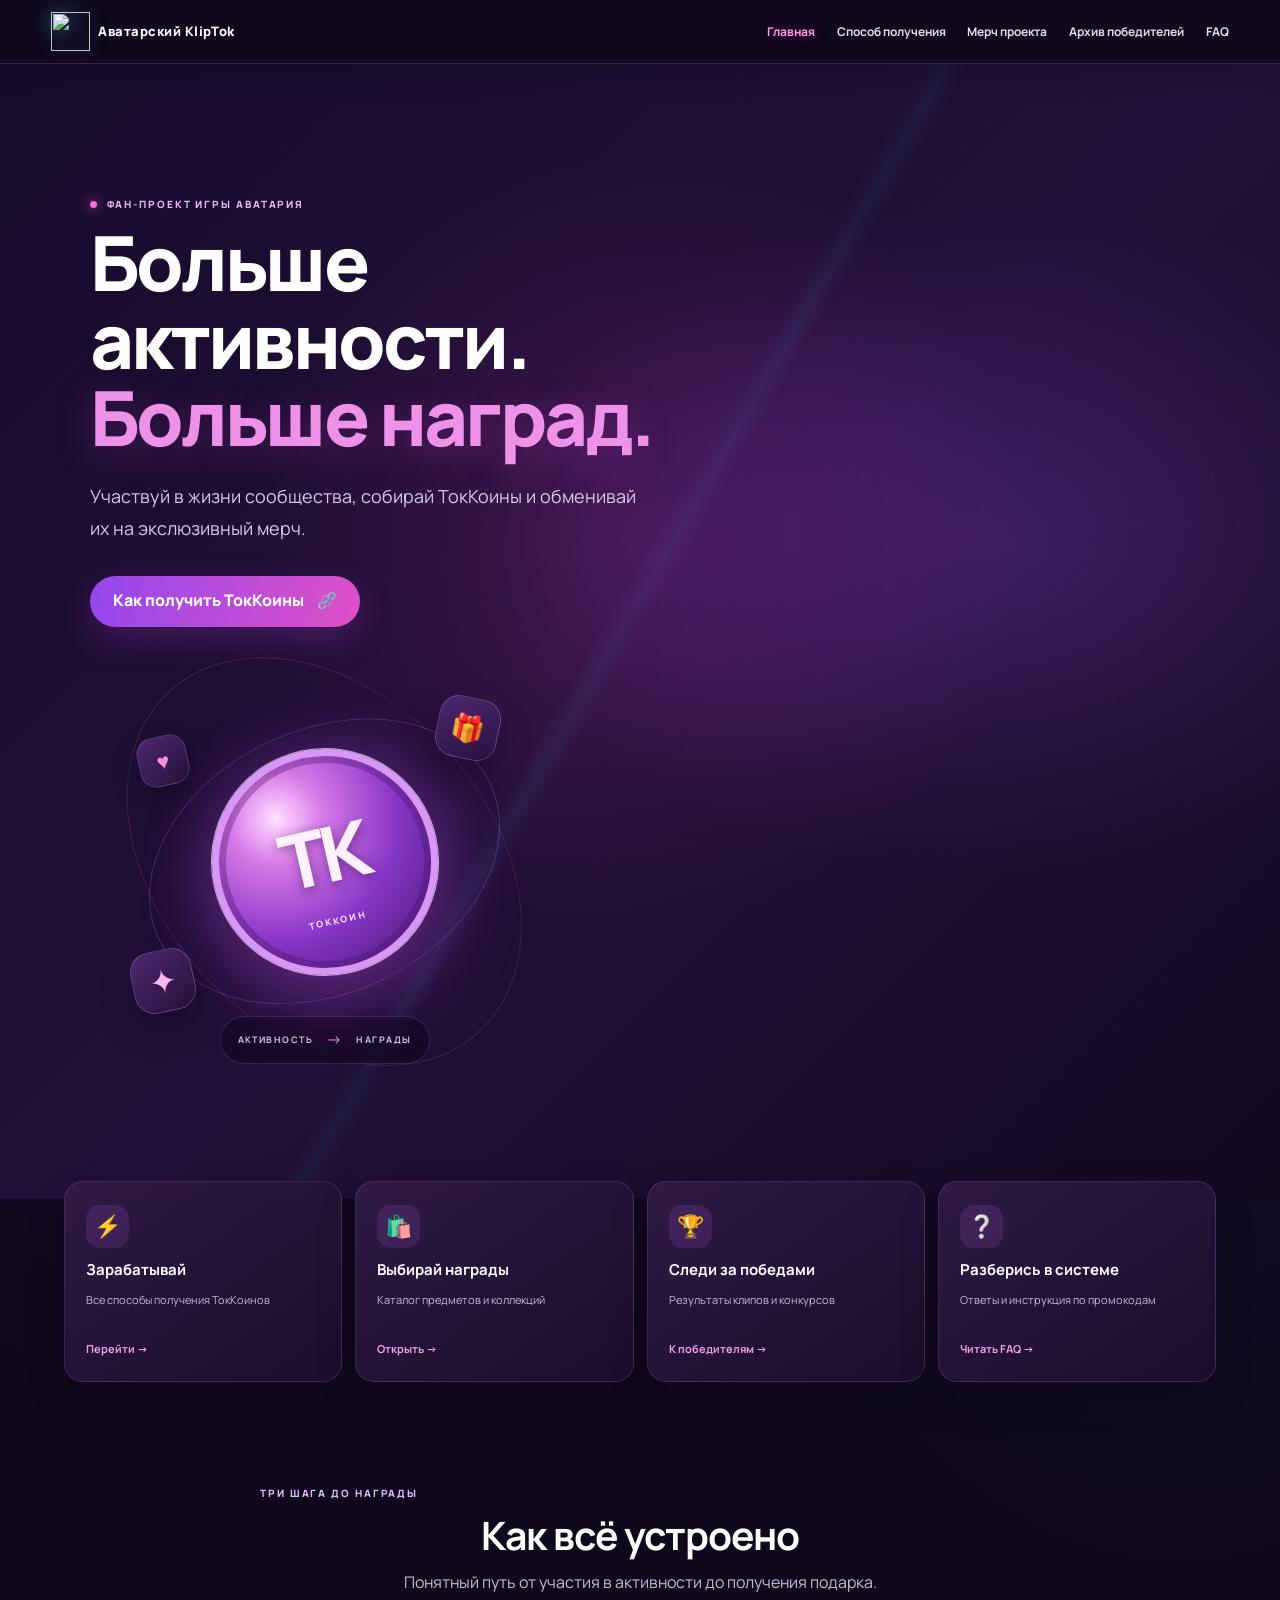
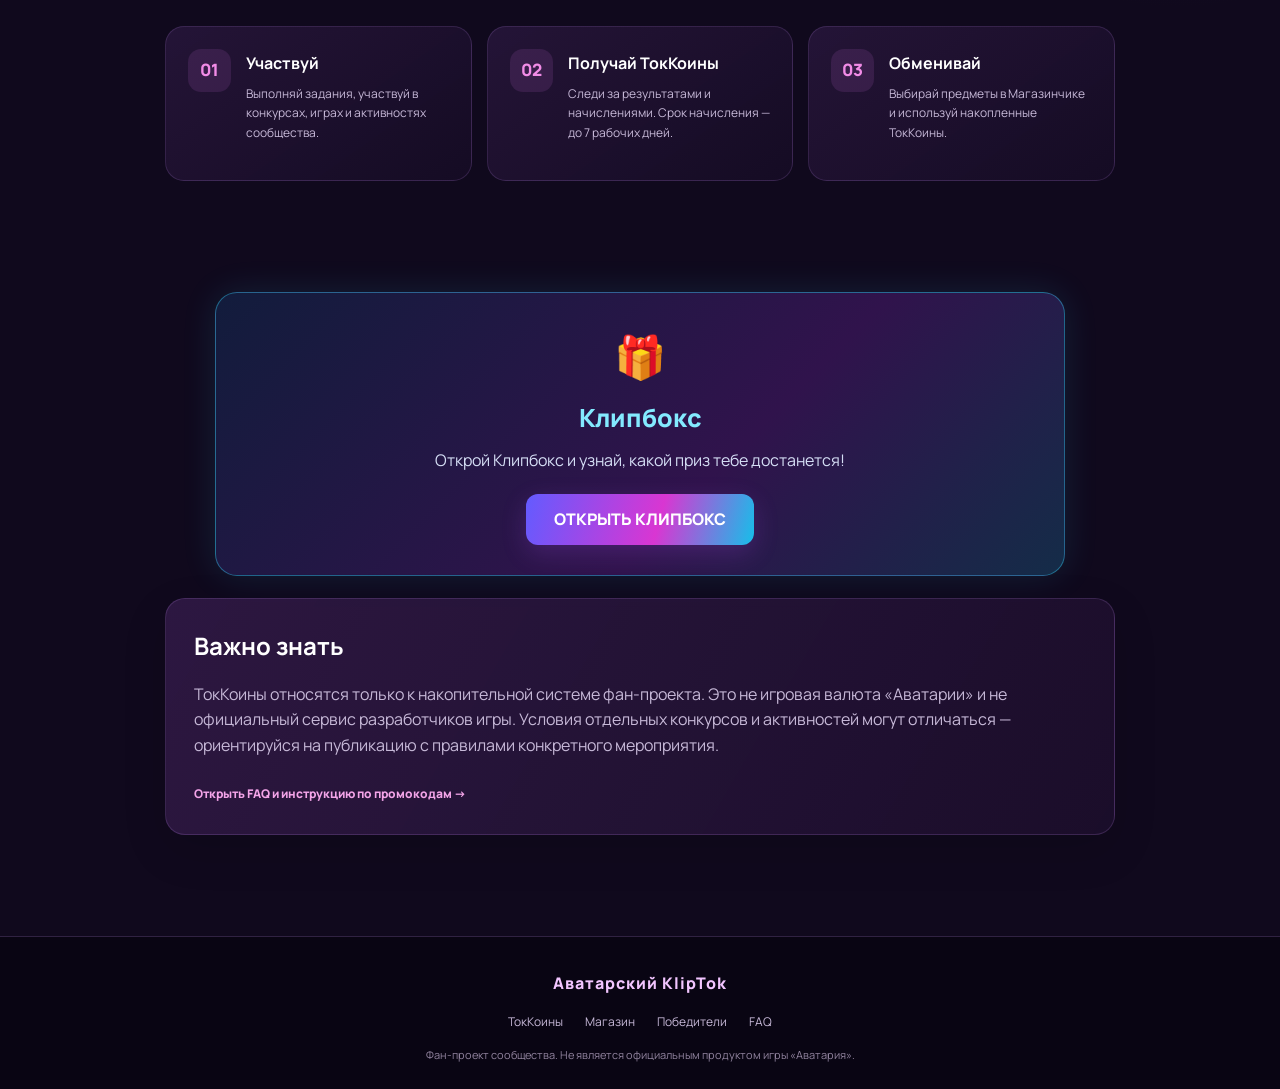
==== commit 7fb49b7d: "Update index.html" ====
--- a/index.html
+++ b/index.html
@@ -51,8 +51,6 @@
       <div class="home-actions">
         <a class="primary-btn" href="earn.html">Как получить ТокКоины <span aria-hidden="true">⛓️‍💥</span></a>
       </div>
-      <div class="home-hero-note"><span>✦</span> Твоя активность превращается в награды</div>
-    </div>
     <div class="hero-art" aria-hidden="true">
       <div class="hero-orbit orbit-one"></div><div class="hero-orbit orbit-two"></div>
       <div class="hero-coin"><span>TK</span><small>ТОККОИН</small></div>
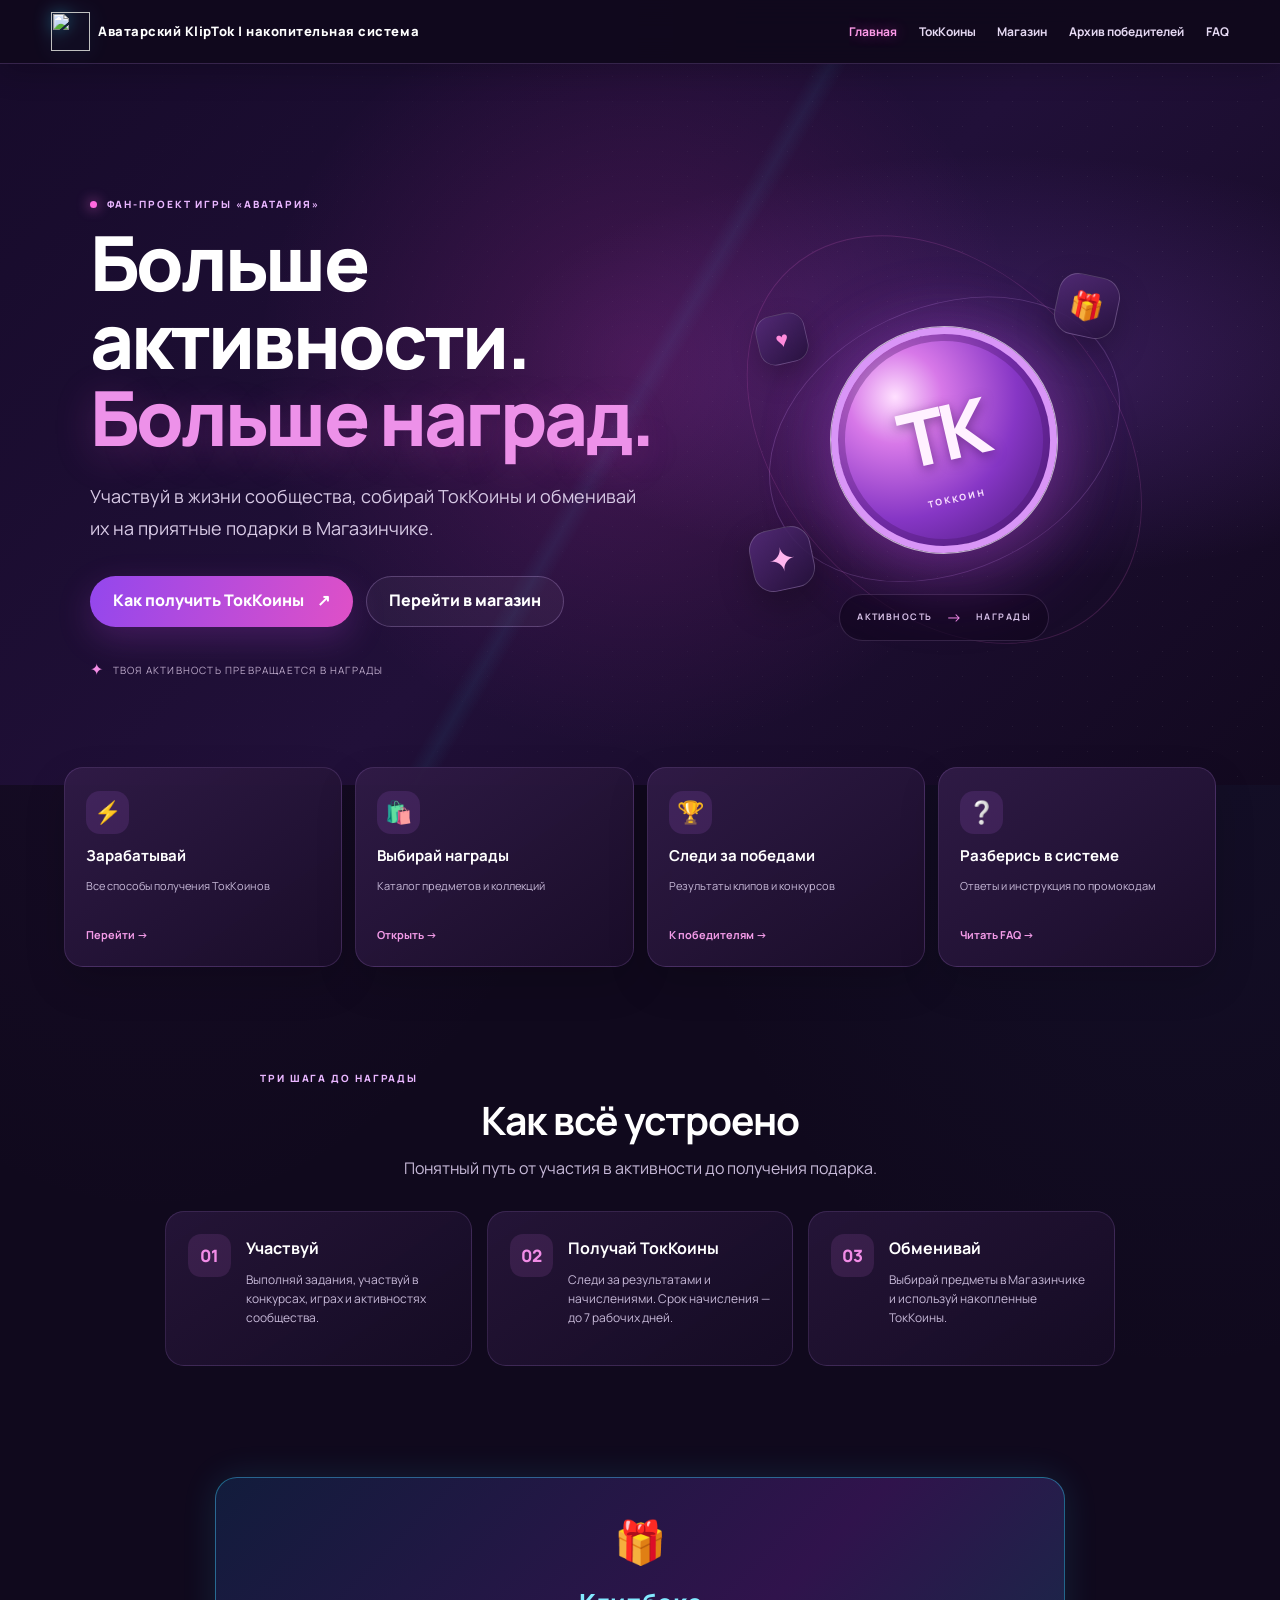
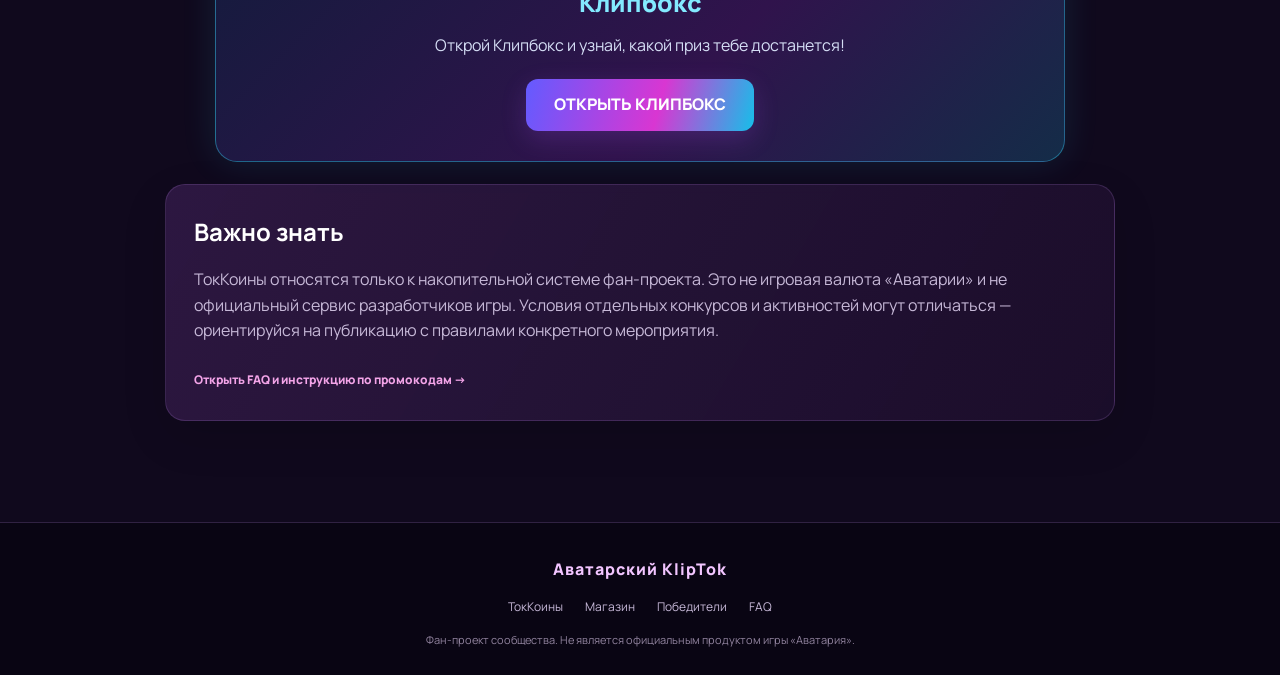
==== commit 5eb965b0: "Add files via upload" ====
--- a/index.html
+++ b/index.html
@@ -6,14 +6,14 @@
   <meta charset="utf-8">
   <meta name="viewport" content="width=device-width, initial-scale=1">
   <meta name="theme-color" content="#170b2d">
-  <meta name="description" content="ТокКоины — валюта накопительной системы фан-проекта Аватарский KlipTok.">
+  <meta name="description" content="ТокКоины — накопительная система проекта Аватария KlipTok.">
   <title>Главная | ТокКоины</title>
   <link rel="icon" type="image/png" href="images/favicon.png">
   <link rel="stylesheet" href="style.css">
 
   <meta property="og:type" content="website">
   <meta property="og:title" content="Главная | ТокКоины">
-  <meta property="og:description" content="ТокКоины — валюта накопительной системы фан-проекта Аватарский KlipTok.">
+  <meta property="og:description" content="ТокКоины — накопительная система проекта Аватария KlipTok.">
   <meta property="og:locale" content="ru_RU">
 </head>
 
@@ -23,7 +23,7 @@
 <header class="site-header">
   <a class="brand" href="index.html" aria-label="ТокКоины — главная">
     <img src="images/tokcoin.webp" alt="" class="brand-coin">
-    <span>Аватарский KlipTok</span>
+    <span>Аватарский KlipTok | накопительная система</span>
   </a>
 
   <button class="menu-toggle" type="button" aria-expanded="false" aria-controls="siteNavigation">
@@ -33,8 +33,8 @@
 
   <nav class="main-nav" id="siteNavigation" aria-label="Главное меню">
     <a href="index.html" aria-current="page">Главная</a>
-    <a href="earn.html">Способ получения</a>
-    <a href="shop.html">Мерч проекта</a>
+    <a href="earn.html">ТокКоины</a>
+    <a href="shop.html">Магазин</a>
     <a href="winners.html">Архив победителей</a>
     <a href="faq.html">FAQ</a>
   </nav>
@@ -45,12 +45,15 @@
     <div class="hero-glow hero-glow-one" aria-hidden="true"></div>
     <div class="hero-glow hero-glow-two" aria-hidden="true"></div>
     <div class="hero-content">
-      <span class="eyebrow"><span class="eyebrow-dot"></span> ФАН-ПРОЕКТ ИГРЫ АВАТАРИЯ</span>
+      <span class="eyebrow"><span class="eyebrow-dot"></span> ФАН-ПРОЕКТ ИГРЫ «АВАТАРИЯ»</span>
       <h1>Больше активности.<br><span>Больше наград.</span></h1>
-      <p>Участвуй в жизни сообщества, собирай ТокКоины и обменивай их на экслюзивный мерч.</p>
+      <p>Участвуй в жизни сообщества, собирай ТокКоины и обменивай их на приятные подарки в Магазинчике.</p>
       <div class="home-actions">
-        <a class="primary-btn" href="earn.html">Как получить ТокКоины <span aria-hidden="true">⛓️‍💥</span></a>
+        <a class="primary-btn" href="earn.html">Как получить ТокКоины <span aria-hidden="true">↗</span></a>
+        <a class="home-secondary-btn" href="shop.html">Перейти в магазин</a>
       </div>
+      <div class="home-hero-note"><span>✦</span> Твоя активность превращается в награды</div>
+    </div>
     <div class="hero-art" aria-hidden="true">
       <div class="hero-orbit orbit-one"></div><div class="hero-orbit orbit-two"></div>
       <div class="hero-coin"><span>TK</span><small>ТОККОИН</small></div>
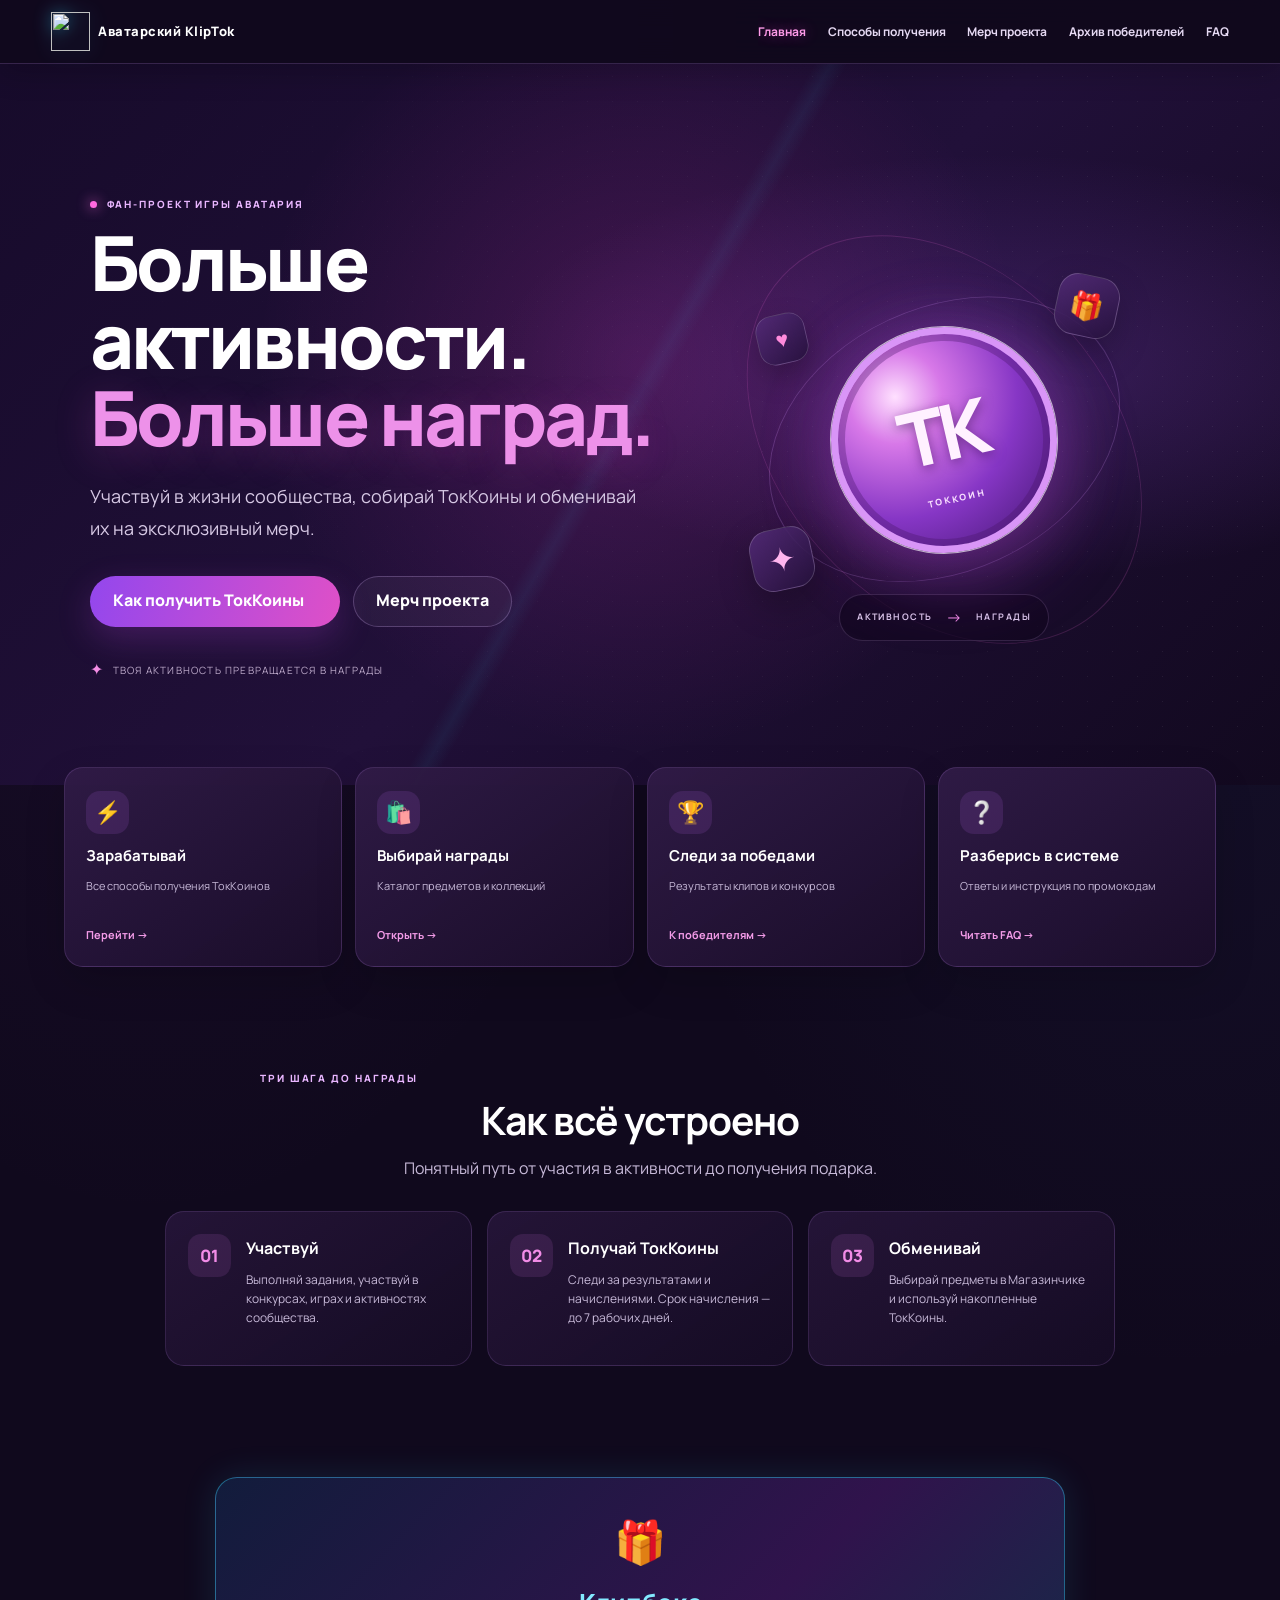
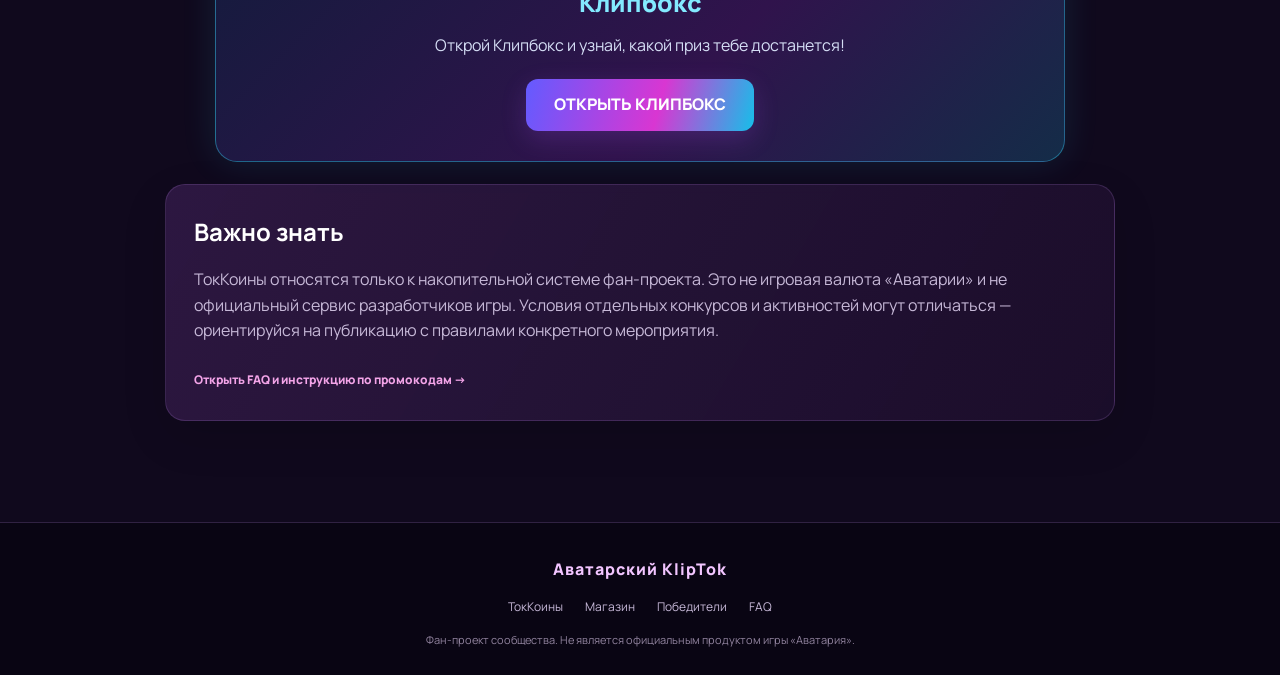
==== commit 194acd3a: "Update index.html" ====
--- a/index.html
+++ b/index.html
@@ -6,14 +6,14 @@
   <meta charset="utf-8">
   <meta name="viewport" content="width=device-width, initial-scale=1">
   <meta name="theme-color" content="#170b2d">
-  <meta name="description" content="ТокКоины — накопительная система проекта Аватария KlipTok.">
+  <meta name="description" content="ТокКоины — валюта накопительной системы фан-проекта Аватарский KlipTok.">
   <title>Главная | ТокКоины</title>
   <link rel="icon" type="image/png" href="images/favicon.png">
   <link rel="stylesheet" href="style.css">
 
   <meta property="og:type" content="website">
   <meta property="og:title" content="Главная | ТокКоины">
-  <meta property="og:description" content="ТокКоины — накопительная система проекта Аватария KlipTok.">
+  <meta property="og:description" content="ТокКоины — валюта накопительной системы фан-проекта Аватарский KlipTok.">
   <meta property="og:locale" content="ru_RU">
 </head>
 
@@ -23,7 +23,7 @@
 <header class="site-header">
   <a class="brand" href="index.html" aria-label="ТокКоины — главная">
     <img src="images/tokcoin.webp" alt="" class="brand-coin">
-    <span>Аватарский KlipTok | накопительная система</span>
+    <span>Аватарский KlipTok</span>
   </a>
 
   <button class="menu-toggle" type="button" aria-expanded="false" aria-controls="siteNavigation">
@@ -33,8 +33,8 @@
 
   <nav class="main-nav" id="siteNavigation" aria-label="Главное меню">
     <a href="index.html" aria-current="page">Главная</a>
-    <a href="earn.html">ТокКоины</a>
-    <a href="shop.html">Магазин</a>
+    <a href="earn.html">Способы получения</a>
+    <a href="shop.html">Мерч проекта</a>
     <a href="winners.html">Архив победителей</a>
     <a href="faq.html">FAQ</a>
   </nav>
@@ -45,12 +45,12 @@
     <div class="hero-glow hero-glow-one" aria-hidden="true"></div>
     <div class="hero-glow hero-glow-two" aria-hidden="true"></div>
     <div class="hero-content">
-      <span class="eyebrow"><span class="eyebrow-dot"></span> ФАН-ПРОЕКТ ИГРЫ «АВАТАРИЯ»</span>
+      <span class="eyebrow"><span class="eyebrow-dot"></span> ФАН-ПРОЕКТ ИГРЫ АВАТАРИЯ</span>
       <h1>Больше активности.<br><span>Больше наград.</span></h1>
-      <p>Участвуй в жизни сообщества, собирай ТокКоины и обменивай их на приятные подарки в Магазинчике.</p>
+      <p>Участвуй в жизни сообщества, собирай ТокКоины и обменивай их на эксклюзивный мерч.</p>
       <div class="home-actions">
-        <a class="primary-btn" href="earn.html">Как получить ТокКоины <span aria-hidden="true">↗</span></a>
-        <a class="home-secondary-btn" href="shop.html">Перейти в магазин</a>
+        <a class="primary-btn" href="earn.html">Как получить ТокКоины <span aria-hidden="true"></span></a>
+        <a class="home-secondary-btn" href="shop.html">Мерч проекта</a>
       </div>
       <div class="home-hero-note"><span>✦</span> Твоя активность превращается в награды</div>
     </div>
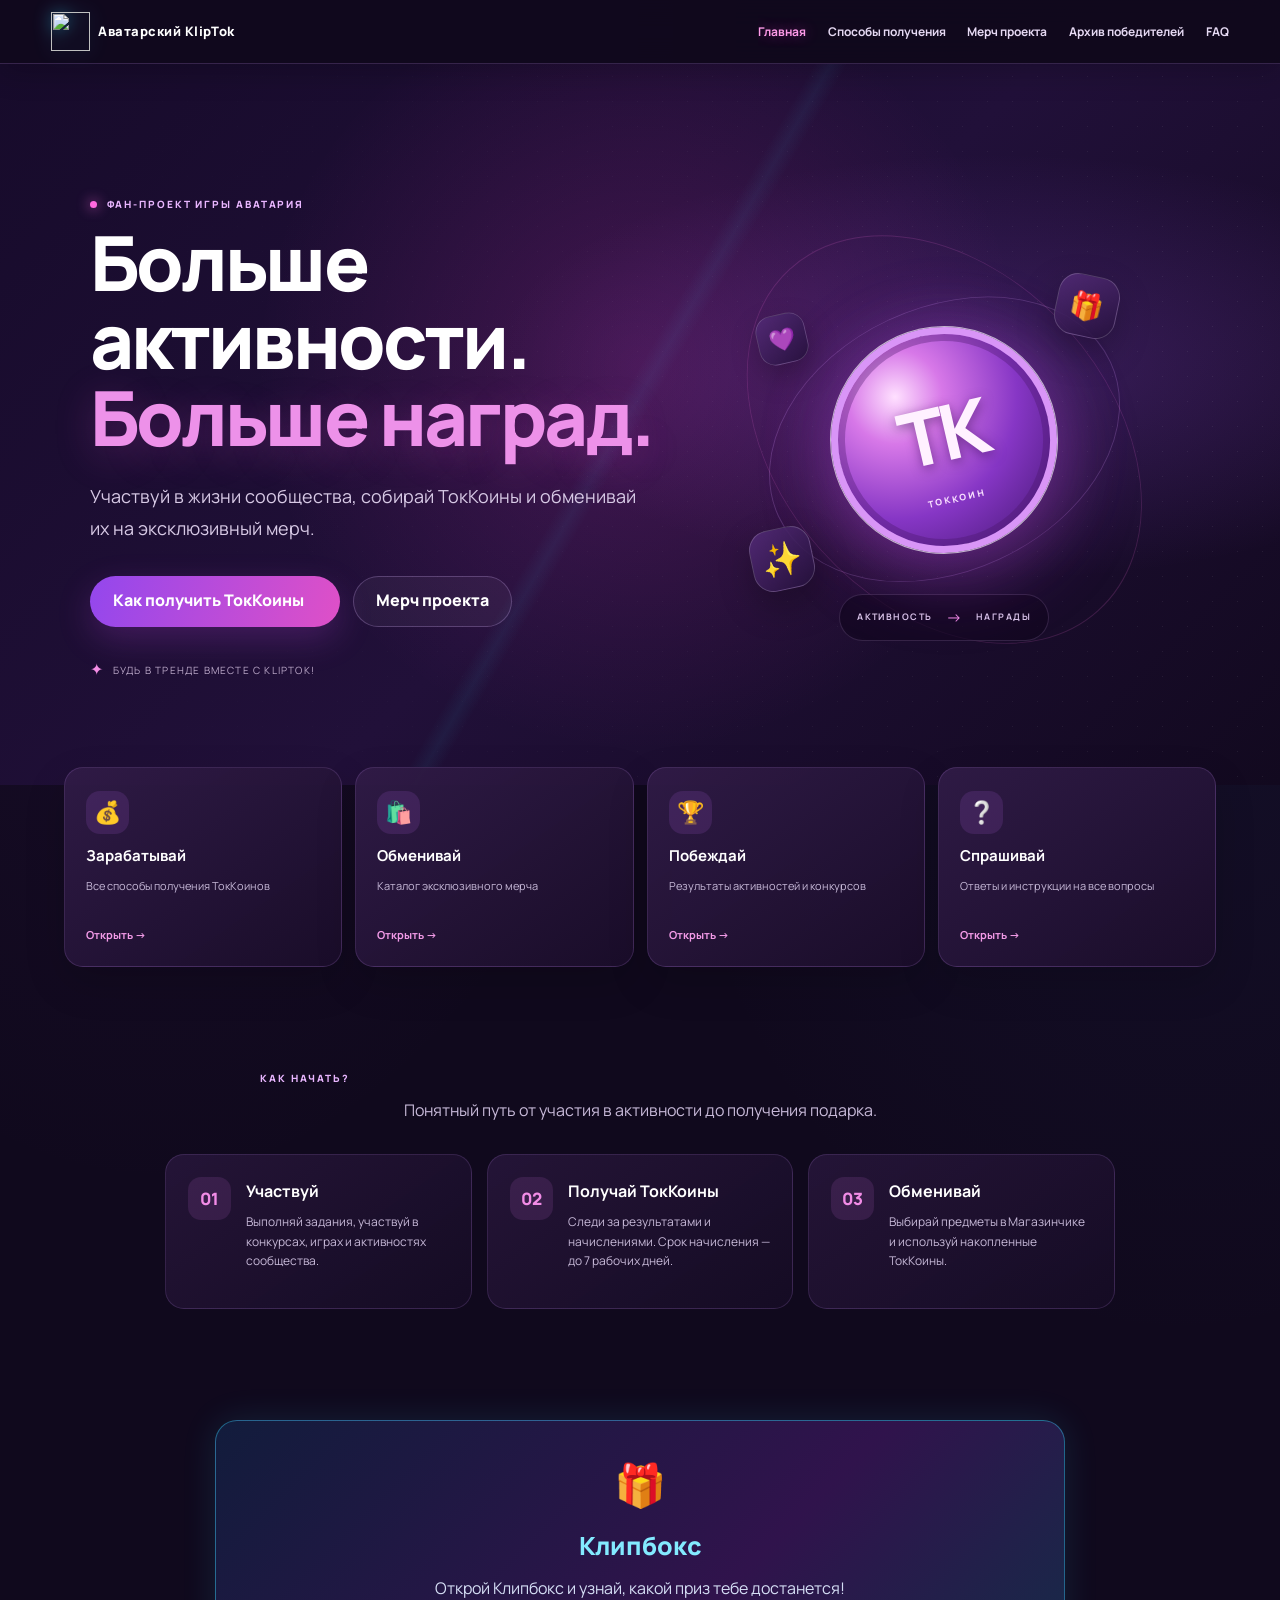
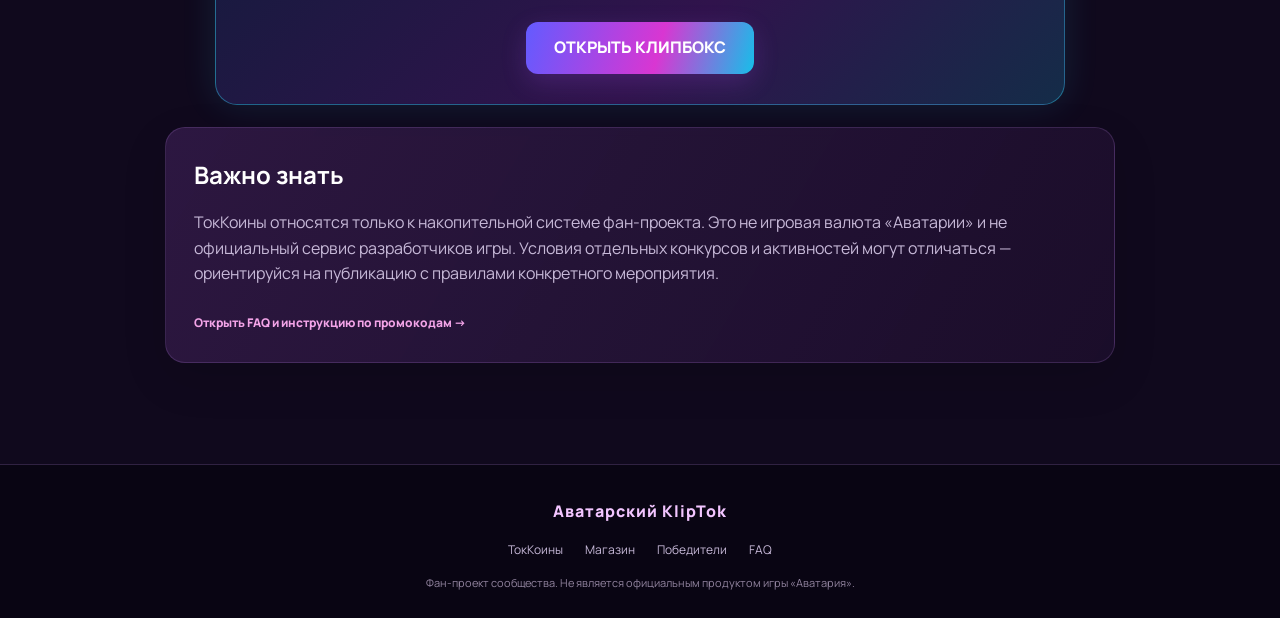
==== commit dcfa8f19: "Update index.html" ====
--- a/index.html
+++ b/index.html
@@ -52,27 +52,26 @@
         <a class="primary-btn" href="earn.html">Как получить ТокКоины <span aria-hidden="true"></span></a>
         <a class="home-secondary-btn" href="shop.html">Мерч проекта</a>
       </div>
-      <div class="home-hero-note"><span>✦</span> Твоя активность превращается в награды</div>
+      <div class="home-hero-note"><span>✦</span> Будь в тренде вместе с KlipTok!</div>
     </div>
     <div class="hero-art" aria-hidden="true">
       <div class="hero-orbit orbit-one"></div><div class="hero-orbit orbit-two"></div>
       <div class="hero-coin"><span>TK</span><small>ТОККОИН</small></div>
-      <div class="hero-float float-gift">🎁</div><div class="hero-float float-star">✦</div>
-      <div class="hero-float float-heart">♥</div>
+      <div class="hero-float float-gift">🎁</div><div class="hero-float float-star">✨</div>
+      <div class="hero-float float-heart">💜</div>
       <div class="hero-art-caption"><b>АКТИВНОСТЬ</b><span>→</span><b>НАГРАДЫ</b></div>
     </div>
   </section>
   <section class="home-quick section" aria-label="Разделы проекта">
-    <a class="home-quick-card" href="earn.html"><span>⚡</span><strong>Зарабатывай</strong><small>Все способы получения ТокКоинов</small><b>Перейти →</b></a>
-    <a class="home-quick-card" href="shop.html"><span>🛍️</span><strong>Выбирай награды</strong><small>Каталог предметов и коллекций</small><b>Открыть →</b></a>
-    <a class="home-quick-card" href="winners.html"><span>🏆</span><strong>Следи за победами</strong><small>Результаты клипов и конкурсов</small><b>К победителям →</b></a>
-    <a class="home-quick-card" href="faq.html"><span>❔</span><strong>Разберись в системе</strong><small>Ответы и инструкция по промокодам</small><b>Читать FAQ →</b></a>
+    <a class="home-quick-card" href="earn.html"><span>💰</span><strong>Зарабатывай</strong><small>Все способы получения ТокКоинов</small><b>Открыть →</b></a>
+    <a class="home-quick-card" href="shop.html"><span>🛍️</span><strong>Обменивай</strong><small>Каталог эксклюзивного мерча</small><b>Открыть →</b></a>
+    <a class="home-quick-card" href="winners.html"><span>🏆</span><strong>Побеждай</strong><small>Результаты активностей и конкурсов</small><b>Открыть →</b></a>
+    <a class="home-quick-card" href="faq.html"><span>❔</span><strong>Спрашивай</strong><small>Ответы и инструкции на все вопросы</small><b>Открыть →</b></a>
   </section>
 
   <section class="section home-flow">
     <div class="section-heading">
-      <span class="eyebrow">ТРИ ШАГА ДО НАГРАДЫ</span>
-      <h2>Как всё устроено</h2>
+      <span class="eyebrow">КАК НАЧАТЬ?</span>
       <p>Понятный путь от участия в активности до получения подарка.</p>
     </div>
     <div class="home-steps">
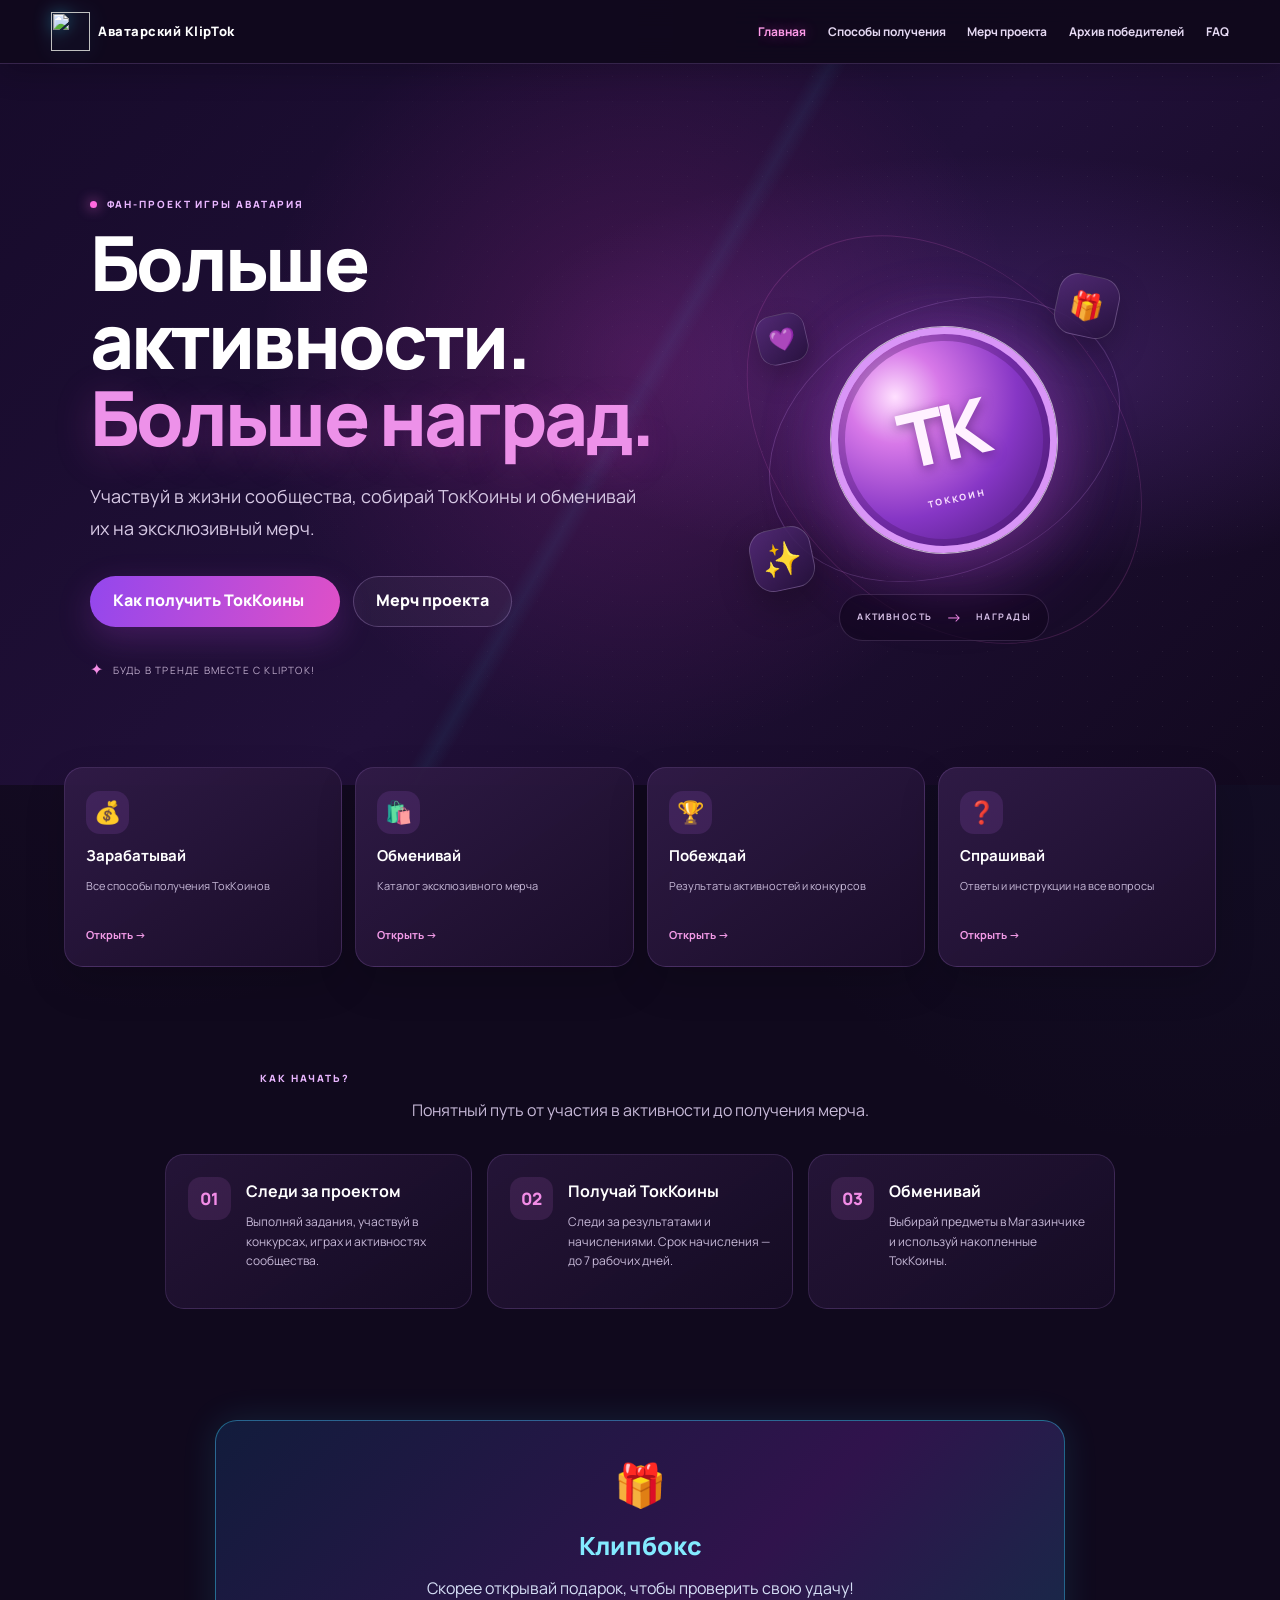
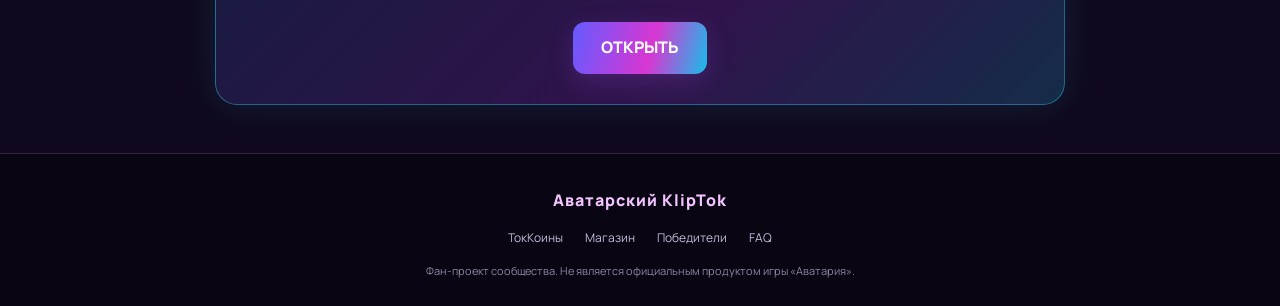
==== commit b885234e: "Update index.html" ====
--- a/index.html
+++ b/index.html
@@ -66,16 +66,16 @@
     <a class="home-quick-card" href="earn.html"><span>💰</span><strong>Зарабатывай</strong><small>Все способы получения ТокКоинов</small><b>Открыть →</b></a>
     <a class="home-quick-card" href="shop.html"><span>🛍️</span><strong>Обменивай</strong><small>Каталог эксклюзивного мерча</small><b>Открыть →</b></a>
     <a class="home-quick-card" href="winners.html"><span>🏆</span><strong>Побеждай</strong><small>Результаты активностей и конкурсов</small><b>Открыть →</b></a>
-    <a class="home-quick-card" href="faq.html"><span>❔</span><strong>Спрашивай</strong><small>Ответы и инструкции на все вопросы</small><b>Открыть →</b></a>
+    <a class="home-quick-card" href="faq.html"><span>❓</span><strong>Спрашивай</strong><small>Ответы и инструкции на все вопросы</small><b>Открыть →</b></a>
   </section>
 
   <section class="section home-flow">
     <div class="section-heading">
       <span class="eyebrow">КАК НАЧАТЬ?</span>
-      <p>Понятный путь от участия в активности до получения подарка.</p>
+      <p>Понятный путь от участия в активности до получения мерча.</p>
     </div>
     <div class="home-steps">
-      <article><span>01</span><div><h3>Участвуй</h3><p>Выполняй задания, участвуй в конкурсах, играх и активностях сообщества.</p></div></article>
+      <article><span>01</span><div><h3>Следи за проектом</h3><p>Выполняй задания, участвуй в конкурсах, играх и активностях сообщества.</p></div></article>
       <article><span>02</span><div><h3>Получай ТокКоины</h3><p>Следи за результатами и начислениями. Срок начисления — до 7 рабочих дней.</p></div></article>
       <article><span>03</span><div><h3>Обменивай</h3><p>Выбирай предметы в Магазинчике и используй накопленные ТокКоины.</p></div></article>
     </div>
@@ -85,19 +85,11 @@
     <div class="fortune-banner">
       <div class="fortune-icon">🎁</div>
       <div class="fortune-title">Клипбокс</div>
-      <p class="fortune-description">Открой Клипбокс и узнай, какой приз тебе достанется!</p>
-      <a href="wheel.html" class="fortune-button">ОТКРЫТЬ КЛИПБОКС</a>
+      <p class="fortune-description">Скорее открывай подарок, чтобы проверить свою удачу!</p>
+      <a href="wheel.html" class="fortune-button">ОТКРЫТЬ</a>
     </div>
   </section>
 
-  <section class="section home-bottom">
-    <div class="info-panel">
-      <h2>Важно знать</h2>
-      <p>ТокКоины относятся только к накопительной системе фан-проекта. Это не игровая валюта «Аватарии» и не официальный сервис разработчиков игры. Условия отдельных конкурсов и активностей могут отличаться — ориентируйся на публикацию с правилами конкретного мероприятия.</p>
-      <a class="text-link" href="faq.html">Открыть FAQ и инструкцию по промокодам →</a>
-    </div>
-  </section>
-</main>
 <script src="script.js" defer></script>
 
 <footer class="site-footer">
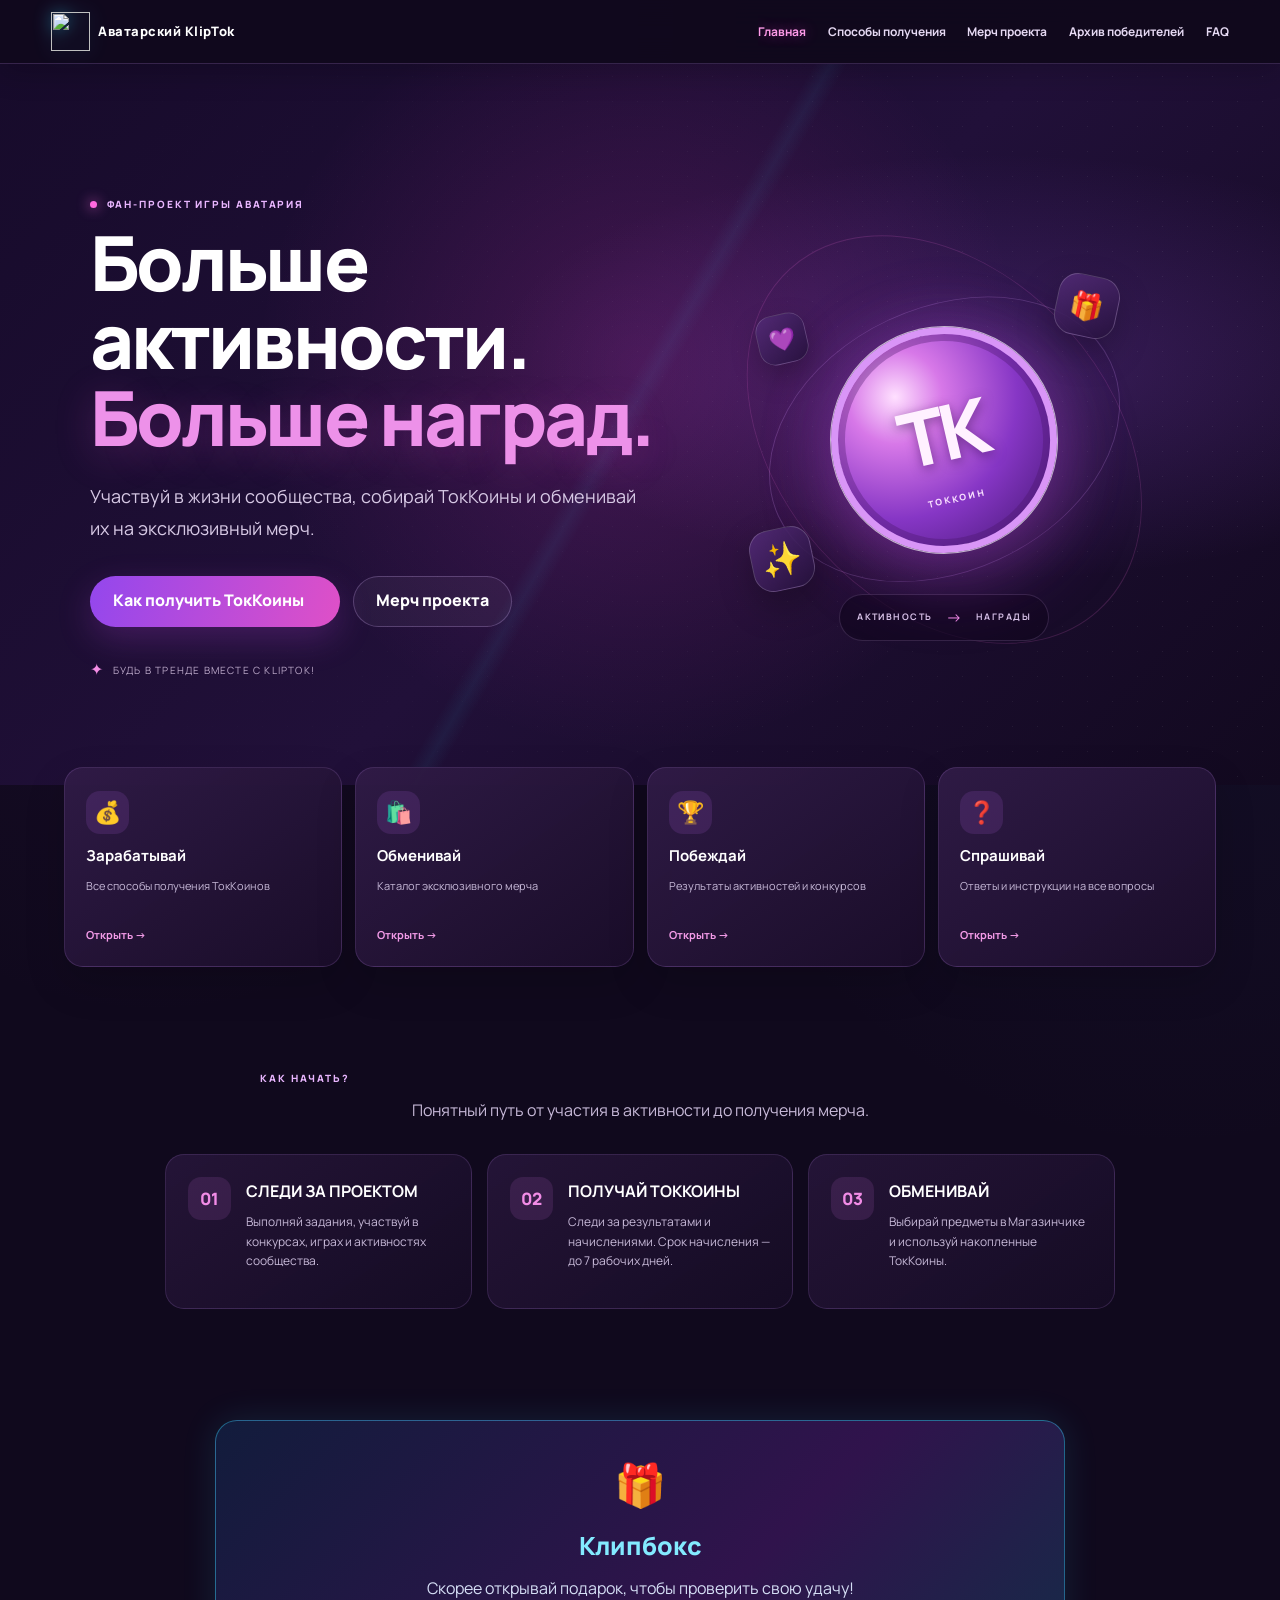
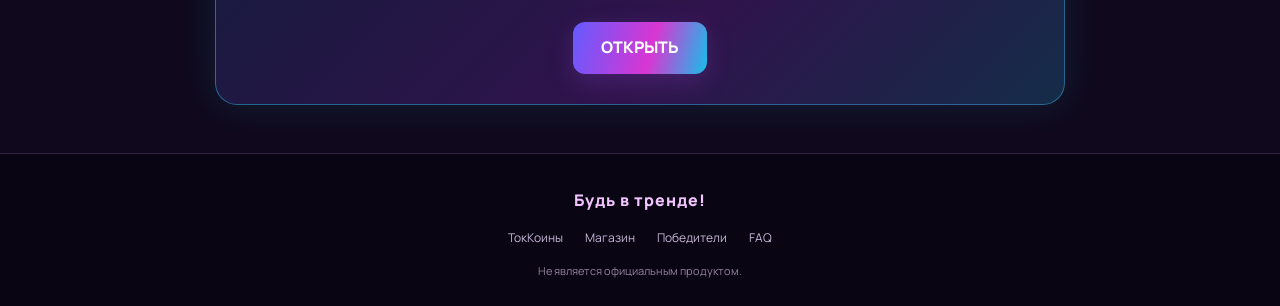
==== commit 30911182: "Update index.html" ====
--- a/index.html
+++ b/index.html
@@ -75,9 +75,9 @@
       <p>Понятный путь от участия в активности до получения мерча.</p>
     </div>
     <div class="home-steps">
-      <article><span>01</span><div><h3>Следи за проектом</h3><p>Выполняй задания, участвуй в конкурсах, играх и активностях сообщества.</p></div></article>
-      <article><span>02</span><div><h3>Получай ТокКоины</h3><p>Следи за результатами и начислениями. Срок начисления — до 7 рабочих дней.</p></div></article>
-      <article><span>03</span><div><h3>Обменивай</h3><p>Выбирай предметы в Магазинчике и используй накопленные ТокКоины.</p></div></article>
+      <article><span>01</span><div><h3>СЛЕДИ ЗА ПРОЕКТОМ</h3><p>Выполняй задания, участвуй в конкурсах, играх и активностях сообщества.</p></div></article>
+      <article><span>02</span><div><h3>ПОЛУЧАЙ ТОККОИНЫ</h3><p>Следи за результатами и начислениями. Срок начисления — до 7 рабочих дней.</p></div></article>
+      <article><span>03</span><div><h3>ОБМЕНИВАЙ</h3><p>Выбирай предметы в Магазинчике и используй накопленные ТокКоины.</p></div></article>
     </div>
   </section>
 
@@ -94,11 +94,11 @@
 
 <footer class="site-footer">
   <div class="footer-inner">
-    <a class="footer-brand" href="index.html">Аватарский KlipTok</a>
+    <a class="footer-brand" href="index.html">Будь в тренде!</a>
     <nav aria-label="Ссылки в подвале">
       <a href="earn.html">ТокКоины</a><a href="shop.html">Магазин</a><a href="winners.html">Победители</a><a href="faq.html">FAQ</a>
     </nav>
-    <p>Фан-проект сообщества. Не является официальным продуктом игры «Аватария».</p>
+    <p>Не является официальным продуктом.</p>
   </div>
 </footer>
 </body>
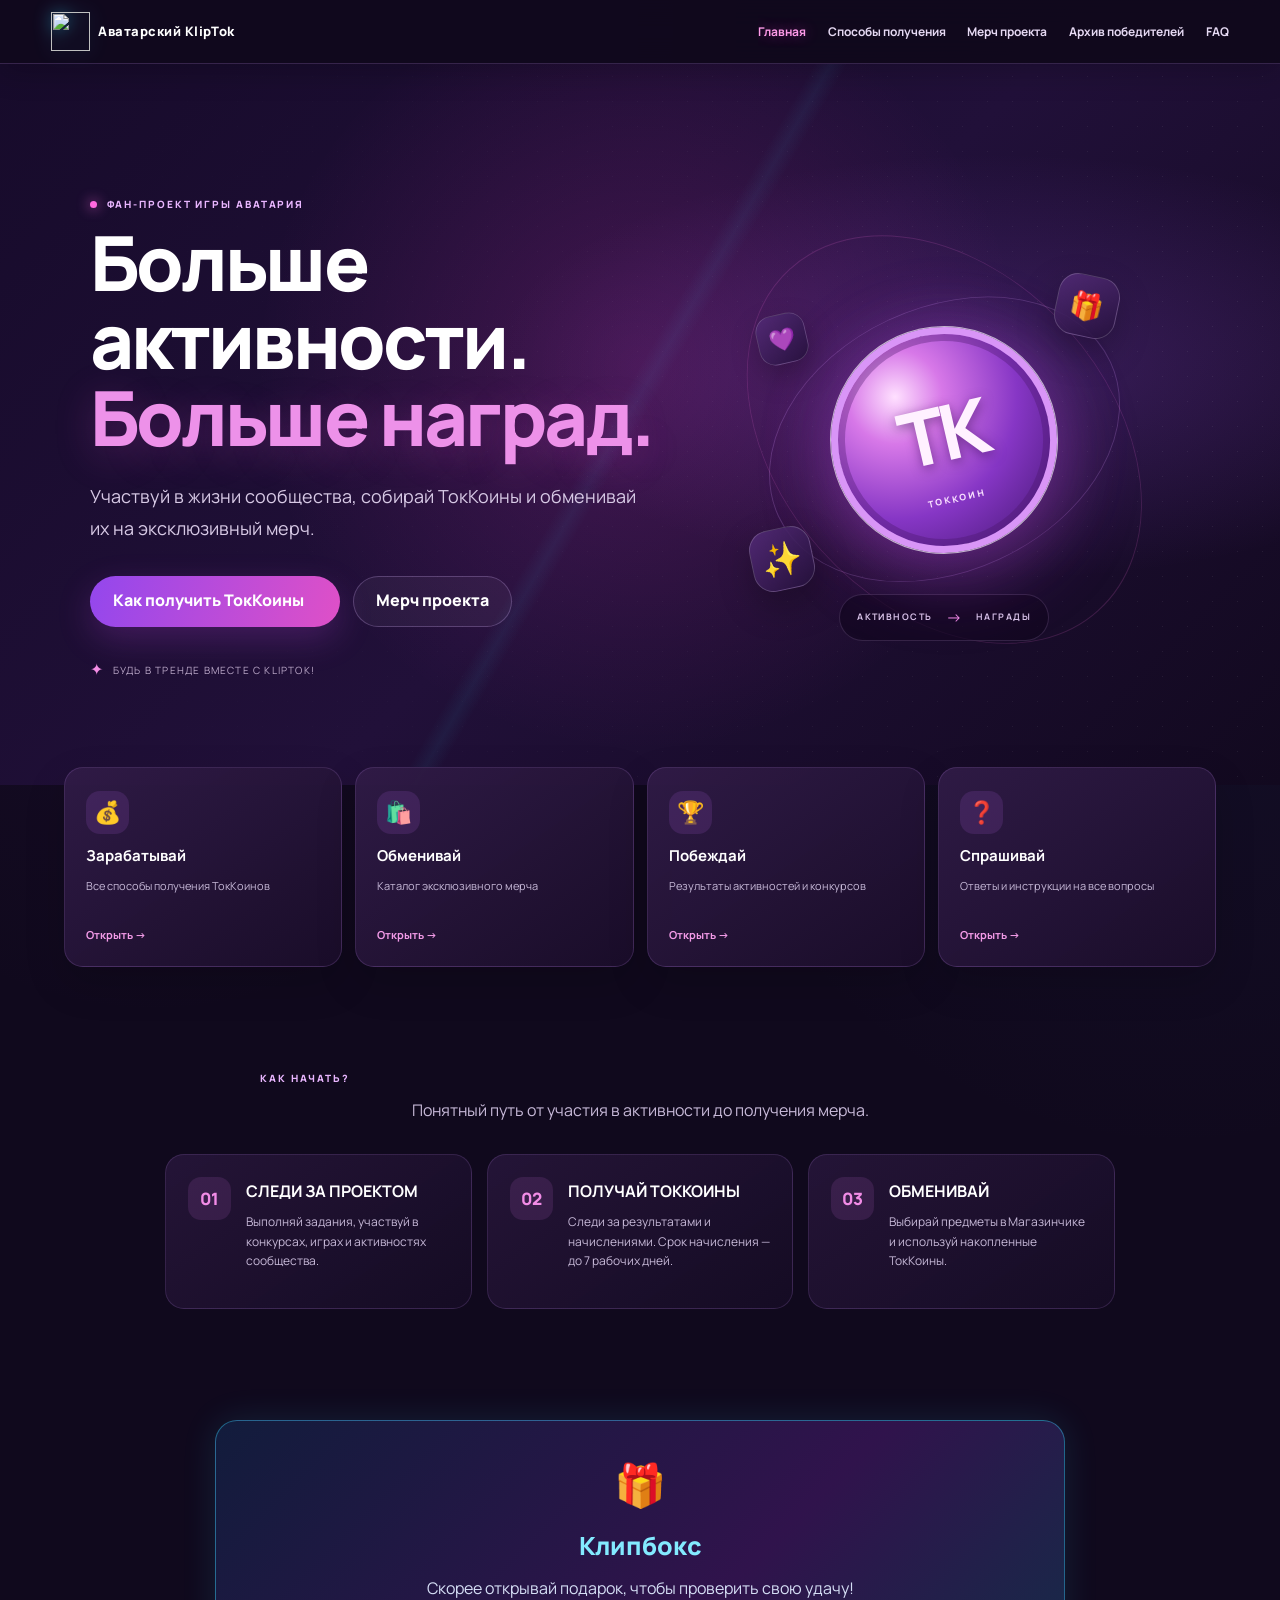
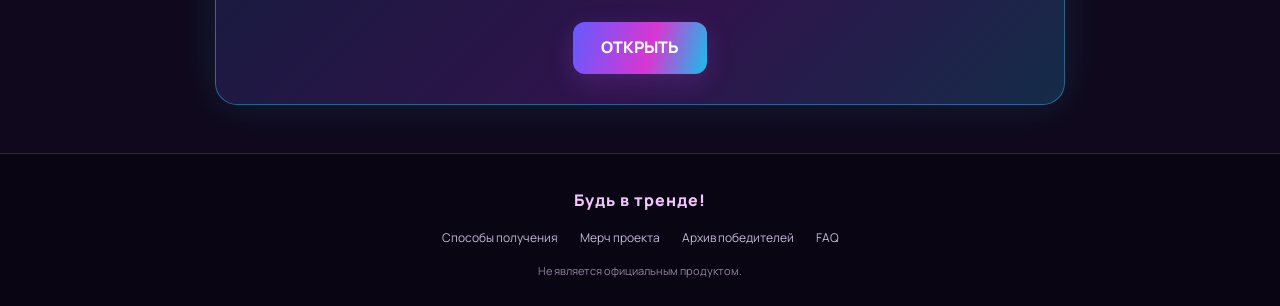
==== commit d5a03cfd: "Update index.html" ====
--- a/index.html
+++ b/index.html
@@ -96,7 +96,7 @@
   <div class="footer-inner">
     <a class="footer-brand" href="index.html">Будь в тренде!</a>
     <nav aria-label="Ссылки в подвале">
-      <a href="earn.html">ТокКоины</a><a href="shop.html">Магазин</a><a href="winners.html">Победители</a><a href="faq.html">FAQ</a>
+      <a href="earn.html">Способы получения</a><a href="shop.html">Мерч проекта</a><a href="winners.html">Архив победителей</a><a href="faq.html">FAQ</a>
     </nav>
     <p>Не является официальным продуктом.</p>
   </div>
